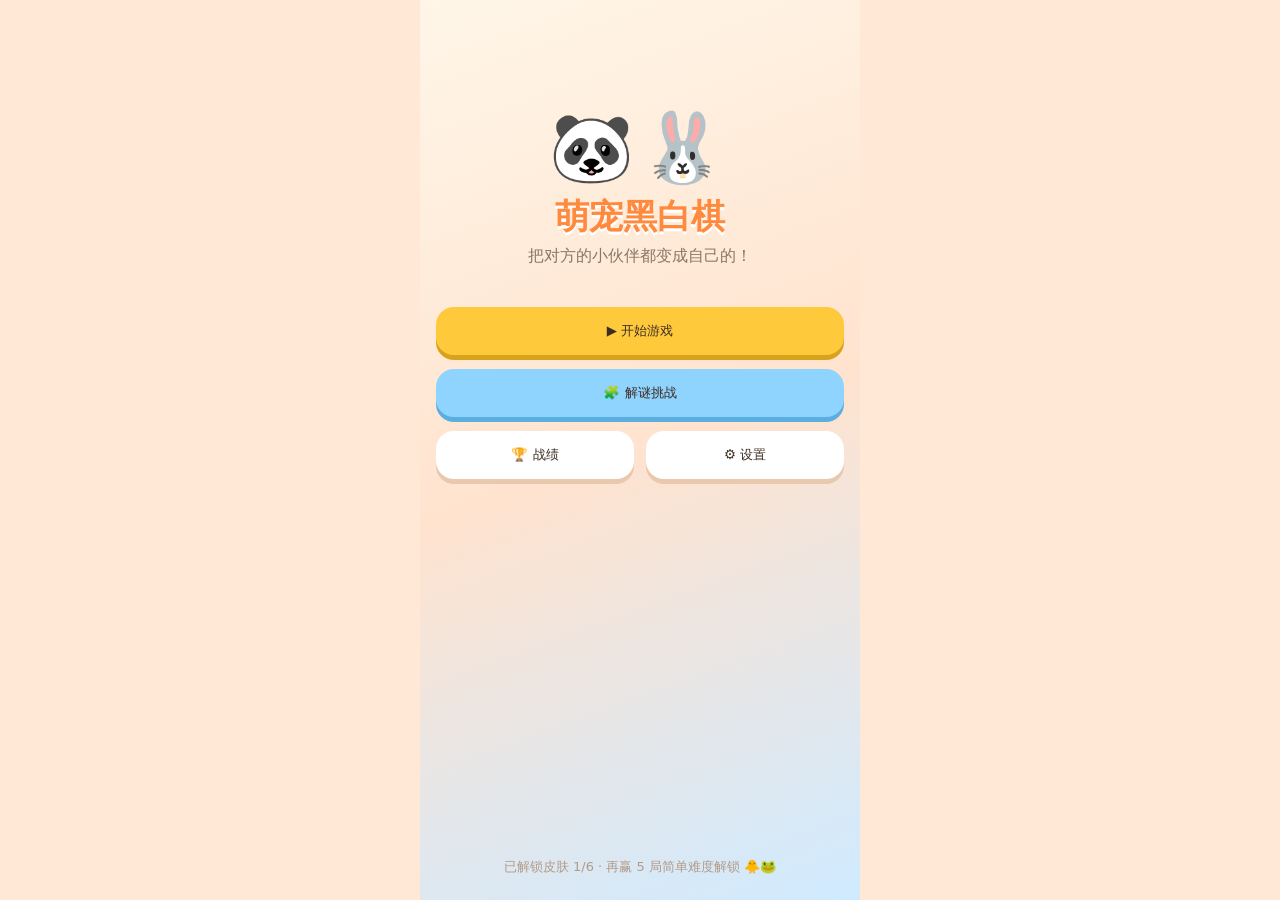
==== index.html @ 478e0c31 "萌宠黑白棋 首次发布" ====
<!doctype html><html lang="zh"><head><meta charset="utf-8"><meta name="viewport" content="width=device-width,initial-scale=1,viewport-fit=cover"><title>萌宠黑白棋</title><style>
*{box-sizing:border-box;margin:0;-webkit-tap-highlight-color:transparent}
body{font-family:"PingFang SC","Noto Sans CJK SC",system-ui,sans-serif;display:flex;justify-content:center;background:#FFE9D6;color:#3D2E22}
.app{width:100%;max-width:440px;min-height:100vh;position:relative;overflow:hidden;background:linear-gradient(160deg,#FFF6E8,#FFE3CF 50%,#CFEAFF)}
.scr{display:none;padding:18px 16px 24px;min-height:100vh;flex-direction:column}.scr.on{display:flex}
.top{display:flex;align-items:center;gap:10px;margin-bottom:14px}.top h2{flex:1;font-size:20px;text-align:center}
.ic{width:42px;height:42px;border-radius:14px;background:#fff;display:grid;place-items:center;font-size:20px;box-shadow:0 4px 0 #E8C9AE;cursor:pointer;border:0}
.btn{display:block;width:100%;padding:15px;border-radius:18px;border:0;font:700 18px inherit;font-family:inherit;background:#fff;box-shadow:0 5px 0 #E8C9AE;cursor:pointer;color:#3D2E22;margin-bottom:14px;transition:opacity .15s}
.btn:active,.ic:active{transform:translateY(3px);box-shadow:0 2px 0 #E8C9AE}
.btn:disabled{opacity:.45;cursor:not-allowed;transform:none;box-shadow:0 5px 0 #E8C9AE}
.btn.p{background:#FFC93C;box-shadow:0 5px 0 #D9A21C}.btn.b{background:#8FD3FF;box-shadow:0 5px 0 #5BAFE0}.btn.g{background:#B6E388;box-shadow:0 5px 0 #84BC55}.btn.d{background:#FF7A7A;color:#fff;box-shadow:0 5px 0 #D94E4E}
.card{background:#fff;border-radius:22px;padding:16px;box-shadow:0 6px 0 #E8C9AE;margin-bottom:14px}
.hero{text-align:center;margin:90px 0 40px}.hero .pets{font-size:68px;letter-spacing:6px;animation:bob 2s ease-in-out infinite}
.hero h1{font-size:34px;color:#FF8A3D;text-shadow:0 3px 0 #fff;margin-top:6px}.hero p{color:#8A7666;margin-top:6px}
@keyframes bob{50%{transform:translateY(-8px)}}
.row{display:flex;gap:12px}.row .btn{flex:1}
.lv{display:flex;align-items:center;gap:12px;cursor:pointer}.lv .e{font-size:38px}.lv b{font-size:18px}.lv small{display:block;color:#8A7666;font-size:13px;margin-top:2px}.lv .st{margin-left:auto;font-size:14px;color:#FFB300}
/* game */
.bar{display:flex;gap:10px;margin-bottom:12px}
.pl{flex:1;background:#fff;border-radius:18px;padding:8px 10px;display:flex;align-items:center;gap:8px;box-shadow:0 4px 0 #E8C9AE;border:3px solid transparent;transition:.2s}
.pl.turn{border-color:#FF8A3D;transform:translateY(-2px)}.pl .a{font-size:30px}.pl b{font-size:22px;color:#FF8A3D}.pl small{display:block;font-size:12px;color:#8A7666}
.msg{text-align:center;font-weight:700;color:#8A7666;min-height:24px;margin-bottom:8px;font-size:14px}
.board{display:grid;grid-template-columns:repeat(8,1fr);grid-template-rows:repeat(8,1fr);gap:3px;padding:8px;background:#7FC27A;border-radius:20px;box-shadow:0 7px 0 #5A9A55;aspect-ratio:1;width:100%}
.c{background:#A6DC8F;border-radius:8px;display:grid;place-items:center;position:relative;cursor:default;perspective:300px}
.c.h{cursor:pointer}.c.h:after{content:"";width:30%;height:30%;border-radius:50%;background:#fff9;box-shadow:0 0 0 3px #fff5}
.pc{width:88%;height:88%;border-radius:50%;display:grid;place-items:center;font-size:clamp(18px,6vw,28px);box-shadow:0 3px 0 #0002}
.pc.A{background:#FFFFFF}.pc.B{background:#FFD3DF}
.pc.flip{animation:fl var(--flip-dur,.45s) ease}.board.slow .pc.flip{animation-duration:.9s}
@keyframes fl{0%{transform:rotateY(0)}50%{transform:rotateY(90deg) scale(1.15)}100%{transform:rotateY(0)}}
.pc.drop{animation:dp .3s ease}@keyframes dp{0%{transform:scale(0)}80%{transform:scale(1.15)}}
.c.last:before{content:"";position:absolute;top:3px;right:3px;width:8px;height:8px;border-radius:50%;background:#FF5A5A;z-index:2}
.tools{display:flex;gap:10px;margin-top:16px}.tools .btn{flex:1;font-size:15px;padding:11px 4px;margin:0}
.toast{position:absolute;left:50%;top:52%;transform:translate(-50%,-50%) scale(.9);background:#3D2E22EB;color:#fff;padding:12px 20px;border-radius:99px;font-weight:700;font-size:15px;box-shadow:0 6px 16px #0003;pointer-events:none;opacity:0;transition:opacity .2s,transform .2s;z-index:8;white-space:nowrap}
.toast.on{opacity:1;transform:translate(-50%,-50%) scale(1)}
.mask{position:absolute;inset:0;background:#3D2E2299;display:none;place-items:center;z-index:10}.mask.on{display:grid}
.pop{background:#fff;border-radius:26px;padding:24px 20px;width:86%;text-align:center;box-shadow:0 8px 0 #E8C9AE;animation:dp .35s}
.pop .big{font-size:58px}.pop h2{color:#FF8A3D;font-size:26px;margin:6px 0}.pop p.sub{color:#8A7666;font-size:14px;margin-bottom:6px}.pop .stars{font-size:34px;letter-spacing:4px;margin:4px 0}
.stats{display:flex;justify-content:space-around;background:#FFF6E8;border-radius:14px;padding:10px;margin:12px 0 16px}.stats b{display:block;font-size:20px;color:#FF8A3D}.stats small{color:#8A7666;font-size:12px}
.unlock{background:#FFF0C2;border-radius:12px;padding:8px;font-size:14px;margin-bottom:14px;font-weight:700;color:#8A5A00}
.empty{text-align:center;color:#8A7666;padding:18px 8px;font-size:15px}
table{width:100%;border-collapse:collapse;font-size:15px}td,th{padding:9px 4px;text-align:center}th{color:#8A7666;font-size:13px;font-weight:600}tr+tr td{border-top:1px dashed #F0DCC8}td:first-child{text-align:left}td:last-child{color:#FFB300}
.skins{display:grid;grid-template-columns:1fr 1fr 1fr;gap:10px}.sk{background:#FFF6E8;border-radius:16px;padding:10px 4px;text-align:center;font-size:28px;border:3px solid transparent;cursor:pointer;user-select:none}.sk.on{border-color:#FF8A3D}.sk.lock{opacity:.45;cursor:not-allowed}.sk small{display:block;font-size:11px;color:#8A7666;margin-top:2px;line-height:1.2}
.pz{display:grid;grid-template-columns:repeat(2,1fr);gap:12px}.pz div{background:#fff;border-radius:18px;padding:14px 8px;text-align:center;box-shadow:0 4px 0 #E8C9AE;cursor:pointer}.pz b{font-size:22px;color:#FF8A3D;display:block}.pz small{color:#8A7666;display:block;margin-top:2px}.pz .ok{background:#E9F8D8}.pz .lk{opacity:.5;cursor:not-allowed}
.set{display:flex;align-items:center;justify-content:space-between;padding:10px 0;font-size:16px;cursor:pointer}.set+.set{border-top:1px dashed #F0DCC8}
.sw{width:52px;height:30px;border-radius:99px;background:#FFC93C;position:relative;cursor:pointer;transition:background .15s}.sw:after{content:"";position:absolute;top:3px;right:3px;width:24px;height:24px;border-radius:50%;background:#fff;transition:left .15s,right .15s}.sw.off{background:#DDD}.sw.off:after{right:auto;left:3px}
h3{font-size:16px;margin-bottom:10px}
</style></head><body><div class="app">
<section class="scr on" id="home">
 <div class="hero"><div class="pets" id="homePets">🐼🐰</div><h1 id="homeTitle">萌宠黑白棋</h1><p id="homeSub">把对方的小伙伴都变成自己的！</p></div>
 <button class="btn p" id="btnStart" data-go="modes">▶ 开始游戏</button>
 <button class="btn b" id="btnPuzzles" data-go="puzzles">🧩 解谜挑战</button>
 <div class="row"><button class="btn" id="btnRecord" data-go="record">🏆 战绩</button><button class="btn" id="btnSettings" data-go="settings">⚙️ 设置</button></div>
 <p id="homeFoot" style="text-align:center;color:#B39B88;font-size:13px;margin-top:auto">已解锁皮肤 1/6 · 简单难度再赢 5 局解锁 🐥🐸</p>
</section>

<section class="scr" id="modes">
 <div class="top"><button class="ic" data-go="home">‹</button><h2 id="modesTitle">选择模式</h2><span style="width:42px"></span></div>
 <h3 id="vsAIHead">🤖 和电脑下</h3>
 <div class="card lv" id="lvEasy" data-start="ai:easy"><span class="e" id="emEasy">🐣</span><div><b id="lbEasy">简单</b><small id="dsEasy">小鸡宝宝，随便下下</small></div><span class="st" id="stEasy">☆☆☆</span></div>
 <div class="card lv" id="lvNormal" data-start="ai:normal"><span class="e" id="emNormal">🦊</span><div><b id="lbNormal">普通</b><small id="dsNormal">小狐狸，会抢角落</small></div><span class="st" id="stNormal">☆☆☆</span></div>
 <div class="card lv" id="lvHard" data-start="ai:hard"><span class="e" id="emHard">🦉</span><div><b id="lbHard">困难</b><small id="dsHard">猫头鹰博士，想 5 步</small></div><span class="st" id="stHard">☆☆☆</span></div>
 <h3 style="margin-top:6px" id="pvpHead">👨‍👧 两人对战</h3>
 <div class="card lv" id="lvPvp" data-start="pvp"><span class="e" id="emPvp">🐼🐰</span><div><b id="lbPvp">同屏双人</b><small id="dsPvp">爸爸和 Daisy 轮流下</small></div></div>
</section>

<section class="scr" id="game">
 <div class="top"><button class="ic" data-go="home">⌂</button><h2 id="gtitle">对战 · 普通 🦊</h2><button class="ic" id="snd">🔊</button></div>
 <div class="bar"><div class="pl turn" id="pA"><span class="a" id="avA">🐼</span><div><small id="nA">我</small><b id="sA">2</b></div></div>
 <div class="pl" id="pB"><span class="a" id="avB">🐰</span><div><small id="nB">小狐狸</small><b id="sB">2</b></div></div></div>
 <div class="msg" id="msg">轮到熊猫啦，点亮点落子</div>
 <div class="board" id="board"></div>
 <div class="tools"><button class="btn" id="undo">↶ 悔棋</button><button class="btn" id="hint">💡 提示 开</button><button class="btn" id="fin">🔄 重开</button></div>
</section>

<section class="scr" id="record">
 <div class="top"><button class="ic" data-go="home">‹</button><h2 id="recTitle">我的战绩</h2><span style="width:42px"></span></div>
 <div class="card"><h3>🤖 人机对战</h3>
  <div id="recEmpty" class="empty" style="display:none">还没下过棋，去玩一局吧</div>
  <table id="recTable"><thead><tr><th>难度</th><th>胜</th><th>负</th><th>平</th><th>最佳</th></tr></thead>
  <tbody id="recBody">
   <tr><td>🐣 简单</td><td id="rEasyW">0</td><td id="rEasyL">0</td><td id="rEasyD">0</td><td id="rEasyB">—</td></tr>
   <tr><td>🦊 普通</td><td id="rNormW">0</td><td id="rNormL">0</td><td id="rNormD">0</td><td id="rNormB">—</td></tr>
   <tr><td>🦉 困难</td><td id="rHardW">0</td><td id="rHardL">0</td><td id="rHardD">0</td><td id="rHardB">—</td></tr>
  </tbody></table>
 </div>
 <div class="card"><h3 id="recPzTitle">🧩 解谜 · 已解 0/10</h3><div style="height:14px;background:#FFF0DD;border-radius:99px;overflow:hidden"><div id="recPzBar" style="width:0%;height:100%;background:#FFC93C;transition:width .3s"></div></div></div>
 <div class="card"><h3>🎨 棋子皮肤</h3><div class="skins" id="recSkins"></div></div>
</section>

<section class="scr" id="puzzles">
 <div class="top"><button class="ic" data-go="home">‹</button><h2 id="pzTitle">解谜挑战</h2><span style="width:42px"></span></div>
 <p style="color:#8A7666;margin-bottom:12px;text-align:center">在规定步数内赢下棋局！</p>
 <div class="pz" id="pzl"></div>
</section>

<section class="scr" id="settings">
 <div class="top"><button class="ic" data-go="home">‹</button><h2 id="setTitle">设置</h2><span style="width:42px"></span></div>
 <div class="card">
  <div class="set" data-set="sound">🔊 音效<span class="sw" id="sw-sound" data-key="sound"></span></div>
  <div class="set" data-set="hints">💡 显示可落子提示<span class="sw" id="sw-hints" data-key="hints"></span></div>
  <div class="set" data-set="last">📍 标记上一步<span class="sw" id="sw-last" data-key="last"></span></div>
  <div class="set" data-set="slow">🐢 慢速翻转动画<span class="sw off" id="sw-slow" data-key="slow"></span></div>
  <div class="set" data-set="meFirst">👶 我先手<span class="sw" id="sw-meFirst" data-key="meFirst"></span></div>
 </div>
 <div class="card"><h3>🎨 当前皮肤</h3><div class="skins" id="setSkins"></div></div>
 <button class="btn" id="btnClear" style="color:#E05A5A">🗑 清空战绩</button>
</section>

<div class="toast" id="passToast">对方没地方下，跳过</div>

<div class="mask" id="end"><div class="pop">
 <div class="big" id="endBig">🐼🎉</div>
 <h2 id="eh">熊猫赢啦！</h2>
 <p class="sub" id="endSub"></p>
 <div class="stars" id="endStars">⭐⭐⭐</div>
 <div class="stats">
  <div><b id="endSA">0</b><small id="endNA">我</small></div>
  <div><b id="endSB">0</b><small id="endNB">对手</small></div>
  <div><b id="endTime">0:00</b><small>用时</small></div>
  <div><b id="endUndo">0</b><small>悔棋</small></div>
 </div>
 <div class="unlock" id="endUnlock" style="display:none">🎁 解锁新皮肤：🐱🐶 小猫小狗！</div>
 <div class="row"><button class="btn" id="endHome" data-go="home">回首页</button><button class="btn p" id="again">再来一局</button></div>
</div></div>

<div class="mask" id="confirmMask"><div class="pop">
 <div class="big">🗑️</div>
 <h2>清空战绩</h2>
 <p class="sub" id="confirmText" style="margin:10px 0 18px">确定要清空所有战绩、解谜进度和已解锁皮肤吗？</p>
 <div class="row"><button class="btn" id="confirmCancel">取消</button><button class="btn d" id="confirmOk">确定清空</button></div>
</div></div>
</div><script>
/* data/copy.js */
/* copy.js — all Chinese UI strings. Global COPY (also module.exports). */
var COPY = {
  title:'萌宠黑白棋', subtitle:'把对方的小伙伴都变成自己的！',
  start:'▶ 开始游戏', puzzles:'🧩 解谜挑战', record:'🏆 战绩', settings:'⚙️ 设置',
  chooseMode:'选择模式', vsAI:'🤖 和电脑下', pvp:'同屏双人', pvpDesc:'爸爸和 Daisy 轮流下',
  ai:{
    easy:{name:'小鸡宝宝',emoji:'🐣',label:'简单',desc:'小鸡宝宝，随便下下'},
    normal:{name:'小狐狸',emoji:'🦊',label:'普通',desc:'小狐狸，会抢角落'},
    hard:{name:'猫头鹰博士',emoji:'🦉',label:'困难',desc:'猫头鹰博士，想 5 步'}
  },
  myTurn:'轮到你啦，点亮点落子', pvpTurnA:'轮到我啦，点亮点落子', pvpTurnB:'轮到 Daisy 啦',
  aiThinking:'电脑在想…🤔', pass:'对方没地方下，跳过一回合 ⏭', undoDone:'悔了一步 ↶',
  win:['你赢啦！太棒了！','大获全胜，小伙伴都是你的！','赢啦赢啦，给你小红花🌸','好厉害，电脑都服气了！'],
  lose:['差一点点，再来一局吧！','没关系，下次一定赢！','电脑这次运气好，再挑战！','输了也不哭，我们再玩！'],
  draw:['平局！你们一样棒！','打成平手啦，握握手🤝','不分胜负，再比一次？','一样多，好神奇！'],
  puzzleWin:'解开谜题啦！⭐⭐⭐', puzzleFail:'步数用完啦，再试一次吧！',
  emptyRecord:'还没下过棋，去玩一局吧', clearConfirm:'确定要清空全部战绩吗？清空后不能恢复哦。',
  unlock:'解锁新皮肤：',
  skins:[{id:'panda',a:'🐼',b:'🐰',name:'默认'},{id:'chick',a:'🐥',b:'🐸',name:'小鸡青蛙'},{id:'cat',a:'🐱',b:'🐶',name:'小猫小狗'},{id:'lion',a:'🦁',b:'🐯',name:'狮子老虎'},{id:'penguin',a:'🐧',b:'🦭',name:'企鹅海豹'},{id:'unicorn',a:'🦄',b:'🐲',name:'独角兽小龙'}]
};
if (typeof module!=='undefined' && module.exports) module.exports=COPY;

/* data/puzzles.js */
/* puzzles.js — 10 endgame puzzles, solver-verified (forced win for 🐼 within maxMoves against any reply). */
var PUZZLES = [
 {
  "id": 1,
  "title": "初出茅庐",
  "board": [
   "OOOOOOOO",
   "XXXXXXXX",
   "XOXXXOXO",
   "XOXOXXOO",
   "XOOXXOXO",
   "XOXXOOOO",
   "XOXOOOOO",
   "XOX.XXX."
  ],
  "toMove": 1,
  "maxMoves": 1,
  "hint": "只差最后一步，找到能翻最多的位置！"
 },
 {
  "id": 2,
  "title": "角落宝藏",
  "board": [
   "XXXOOOOO",
   "X.OOOOOO",
   "XOXXOOXO",
   "XOXOOOXO",
   "XXOXOOXO",
   "XXXXXOXX",
   "XOOOXXXX",
   ".OOOXXXX"
  ],
  "toMove": 1,
  "maxMoves": 1,
  "hint": "看看四个角，哪里最划算？"
 },
 {
  "id": 3,
  "title": "边线连翻",
  "board": [
   "X.OOOXXO",
   ".OOOXOOO",
   "O.OXXXOO",
   "OOOXXXOO",
   "OOOOXXXX",
   "OOOXOOOX",
   "OOOOOOX.",
   "XXXXXXXX"
  ],
  "toMove": 1,
  "maxMoves": 2,
  "hint": "先想好第二步再落子哦"
 },
 {
  "id": 4,
  "title": "一石二鸟",
  "board": [
   "OOOXXXXX",
   "OOOXXXX.",
   "OOXXXXOX",
   "OXOXXOXX",
   "OXXXOXXX",
   "OOOOXOOX",
   "OOO.OXOX",
   "XO.OOOO."
  ],
  "toMove": 1,
  "maxMoves": 2,
  "hint": "一步棋能同时翻两条线"
 },
 {
  "id": 5,
  "title": "小狐狸的陷阱",
  "board": [
   "...XOOOO",
   "OOOOOOOX",
   "XOOOXOXX",
   "XXOXOXXX",
   "XOOOXOXX",
   "XOOXXOXX",
   "XOOOXXXX",
   "X.OOOOOO"
  ],
  "toMove": 1,
  "maxMoves": 2,
  "hint": "别贪心，小狐狸在等你上当"
 },
 {
  "id": 6,
  "title": "让对手停一手",
  "board": [
   "..XXXOOO",
   "OOOXXOOO",
   "OOXXXOOX",
   "XXOXXOX.",
   "XXXOOOXO",
   "XXXXXOXO",
   "XXXXOOOO",
   "XXX.OO.."
  ],
  "toMove": 1,
  "maxMoves": 3,
  "hint": "让对手没地方下，你就能连走"
 },
 {
  "id": 7,
  "title": "满盘皆白",
  "board": [
   "OX.XX.XO",
   ".OOXOXOX",
   "XOXOXOX.",
   "XXOOOOOO",
   "XXXXXXXO",
   "XXOOXOXO",
   "XXOX.XOO",
   "X.XXXXXO"
  ],
  "toMove": 1,
  "maxMoves": 3,
  "hint": "把棋盘尽量变成你的颜色"
 },
 {
  "id": 8,
  "title": "绝地反击",
  "board": [
   "XXXXX.O.",
   "XXXXXO..",
   "XXXOOOOX",
   "XOXOXOOO",
   "XOOXOOOO",
   "XOXOX.OO",
   "XOOXOOOX",
   "XOOXOOO."
  ],
  "toMove": 1,
  "maxMoves": 3,
  "hint": "落后也别怕，最后几步能翻盘"
 },
 {
  "id": 9,
  "title": "猫头鹰考题",
  "board": [
   "XOO.O...",
   "XOOOO..O",
   "OOXOO.OO",
   "OOXXOOOO",
   "OOXXXOXX",
   "OOXXXXXX",
   "OOXXXXXX",
   "OOXXXXXX"
  ],
  "toMove": 1,
  "maxMoves": 4,
  "hint": "猫头鹰会认真应对，多想一步"
 },
 {
  "id": 10,
  "title": "终极挑战",
  "board": [
   "XXXXXXXX",
   "XXXXXXXO",
   "XXXXXXOO",
   "XOXXXOXO",
   "OXOXO.X.",
   "OOXOXXOO",
   "..OXXXX.",
   "...XO..X"
  ],
  "toMove": 1,
  "maxMoves": 5,
  "hint": "每一步都要算清楚，加油！"
 }
];
if (typeof module!=="undefined" && module.exports) module.exports=PUZZLES;

/* src/engine.js */
/* engine.js — STUB (owner: Grok). Pure, no DOM. UMD: window.Engine / module.exports.
 * board: Int8Array(64), index r*8+c; 0 empty, 1 black(🐼, moves first), -1 white(🐰)
 * newBoard() -> start board (d4=-1,e4=1,d5=1,e5=-1 i.e. idx27=-1,28=1,35=1,36=-1)
 * legalMoves(b,p) -> [[r,c],...] sorted by index
 * applyMove(b,p,[r,c]) -> {board:newBoard, flipped:[[r,c],...]} (does not mutate b); throws on illegal
 * isOver(b) -> true when neither side has a move
 * score(b) -> {black:n, white:n}
 * perft(b,p,depth) -> leaf count; a pass (no move but opponent has) counts as one ply node; game over = leaf
 * aiMove(b,p,level,rng?) -> [r,c] or null if no legal move. level 'easy'|'normal'|'hard'. rng defaults Math.random
 * fromStrings(rows) -> board from 8 strings ('X'=1,'O'=-1,'.'=0); toStrings(b)
 */
(function(root){
  // Neighbor in each of 8 directions, or -1 if off-board / would wrap.
  const NEXT = new Int16Array(64 * 8);
  const DELTAS = [[-1,-1],[-1,0],[-1,1],[0,-1],[0,1],[1,-1],[1,0],[1,1]];
  for (let i = 0; i < 64; i++) {
    const r = i >> 3, c = i & 7;
    for (let d = 0; d < 8; d++) {
      const rr = r + DELTAS[d][0], cc = c + DELTAS[d][1];
      NEXT[i * 8 + d] = (rr >= 0 && rr < 8 && cc >= 0 && cc < 8) ? (rr * 8 + cc) : -1;
    }
  }

  // Corners high, X squares very bad, C squares bad. Symmetric.
  const W = new Int16Array([
    120, -25,  20,   5,   5,  20, -25, 120,
    -25, -50,  -2,  -2,  -2,  -2, -50, -25,
     20,  -2,   8,   2,   2,   8,  -2,  20,
      5,  -2,   2,   1,   1,   2,  -2,   5,
      5,  -2,   2,   1,   1,   2,  -2,   5,
     20,  -2,   8,   2,   2,   8,  -2,  20,
    -25, -50,  -2,  -2,  -2,  -2, -50, -25,
    120, -25,  20,   5,   5,  20, -25, 120
  ]);
  const CORNER = new Uint8Array(64);
  CORNER[0] = CORNER[7] = CORNER[56] = CORNER[63] = 1;
  // X square -> its corner
  const XCORNER = new Int8Array(64).fill(-1);
  XCORNER[9] = 0; XCORNER[14] = 7; XCORNER[49] = 56; XCORNER[54] = 63;
  // C squares -> corner
  const CCORNER = new Int8Array(64).fill(-1);
  CCORNER[1] = 0; CCORNER[8] = 0;
  CCORNER[6] = 7; CCORNER[15] = 7;
  CCORNER[48] = 56; CCORNER[57] = 56;
  CCORNER[55] = 63; CCORNER[62] = 63;

  const EDGES = [
    [0,1,2,3,4,5,6,7],
    [56,57,58,59,60,61,62,63],
    [0,8,16,24,32,40,48,56],
    [7,15,23,31,39,47,55,63]
  ];

  // Search scratch (no per-node allocation).
  const PLY = 48;
  const SQS = new Array(PLY);
  const NFS = new Array(PLY);
  for (let i = 0; i < PLY; i++) {
    SQS[i] = new Int16Array(32);
    NFS[i] = new Int16Array(32);
  }
  const STACK = new Int16Array(64 * 24);
  const STAB = new Int8Array(64);
  const HIST = new Int32Array(64);
  const KILL = new Int16Array(PLY).fill(-1);
  const KEYS = new Array(PLY);
  for (let i = 0; i < PLY; i++) KEYS[i] = new Int32Array(32);
  let sp = 0;
  let nodes = 0;
  let abort = false;
  let deadline = Infinity;
  let useRich = false;

  function now() {
    return (typeof performance !== 'undefined' && performance.now) ? performance.now() : Date.now();
  }

  function flipCount(b, p, sq) {
    if (b[sq] !== 0) return 0;
    const opp = -p;
    let count = 0;
    const base = sq << 3;
    for (let d = 0; d < 8; d++) {
      let t = NEXT[base + d];
      let n = 0;
      while (t >= 0 && b[t] === opp) { n++; t = NEXT[(t << 3) + d]; }
      if (n && t >= 0 && b[t] === p) count += n;
    }
    return count;
  }

  function genMoves(b, p, ply) {
    const sqs = SQS[ply];
    const nfs = NFS[ply];
    let n = 0;
    for (let i = 0; i < 64; i++) {
      const c = flipCount(b, p, i);
      if (c) { sqs[n] = i; nfs[n] = c; n++; }
    }
    return n;
  }

  function hasMove(b, p) {
    for (let i = 0; i < 64; i++) if (flipCount(b, p, i)) return true;
    return false;
  }

  function make(b, p, sq) {
    const opp = -p;
    const saved = sp;
    const base = sq << 3;
    for (let d = 0; d < 8; d++) {
      let t = NEXT[base + d];
      let n = 0;
      let cursor = t;
      while (cursor >= 0 && b[cursor] === opp) { n++; cursor = NEXT[(cursor << 3) + d]; }
      if (n && cursor >= 0 && b[cursor] === p) {
        cursor = t;
        for (let k = 0; k < n; k++) {
          b[cursor] = p;
          STACK[sp++] = cursor;
          cursor = NEXT[(cursor << 3) + d];
        }
      }
    }
    b[sq] = p;
    return saved;
  }

  function unmake(b, opp, sq, saved) {
    b[sq] = 0;
    while (sp > saved) b[STACK[--sp]] = opp;
  }

  function discDiff(b, p) {
    let d = 0;
    for (let i = 0; i < 64; i++) {
      if (b[i] === p) d++;
      else if (b[i] === -p) d--;
    }
    return d;
  }

  function emptyCount(b) {
    let n = 0;
    for (let i = 0; i < 64; i++) if (b[i] === 0) n++;
    return n;
  }

  function markEdge(b, idxs) {
    const a = idxs[0], z = idxs[7];
    if (b[a] && STAB[a]) {
      const col = b[a];
      for (let k = 1; k < 8; k++) {
        if (b[idxs[k]] !== col) break;
        STAB[idxs[k]] = 1;
      }
    }
    if (b[z] && STAB[z]) {
      const col = b[z];
      for (let k = 6; k >= 0; k--) {
        if (b[idxs[k]] !== col) break;
        STAB[idxs[k]] = 1;
      }
    }
  }

  function stableDiff(b, p) {
    STAB.fill(0);
    if (b[0]) STAB[0] = 1;
    if (b[7]) STAB[7] = 1;
    if (b[56]) STAB[56] = 1;
    if (b[63]) STAB[63] = 1;
    for (let e = 0; e < 4; e++) markEdge(b, EDGES[e]);
    let d = 0;
    for (let i = 0; i < 64; i++) {
      if (!STAB[i]) continue;
      if (b[i] === p) d++;
      else if (b[i] === -p) d--;
    }
    return d;
  }

  function frontierDiff(b, p) {
    let my = 0, opp = 0;
    for (let i = 0; i < 64; i++) {
      const v = b[i];
      if (!v) continue;
      const base = i << 3;
      let open = false;
      for (let d = 0; d < 8; d++) {
        const t = NEXT[base + d];
        if (t >= 0 && b[t] === 0) { open = true; break; }
      }
      if (!open) continue;
      if (v === p) my++; else opp++;
    }
    return opp - my;
  }

  function evaluate(b, p) {
    let pos = 0;
    for (let i = 0; i < 64; i++) {
      const v = b[i];
      if (!v) continue;
      let w = W[i];
      if (useRich) {
        const xc = XCORNER[i];
        if (xc >= 0 && b[xc] === 0) w -= 30;
        const cc = CCORNER[i];
        if (cc >= 0 && b[cc] === 0) w -= 12;
        else if (cc >= 0 && b[cc] === v) w += 10;
      }
      pos += v === p ? w : -w;
    }
    const nm = genMoves(b, p, PLY - 1);
    const no = genMoves(b, -p, PLY - 2);
    let ev = pos + (nm - no) * (useRich ? 18 : 10);
    if (useRich) {
      ev += stableDiff(b, p) * 28;
      ev += frontierDiff(b, p) * 6;
      // corner ownership already in W; extra swing so grabbing a corner beats a flip-fest
      ev += ((b[0] === p) - (b[0] === -p) + (b[7] === p) - (b[7] === -p) +
             (b[56] === p) - (b[56] === -p) + (b[63] === p) - (b[63] === -p)) * 40;
    }
    return ev;
  }

  function terminalScore(b, p) {
    const d = discDiff(b, p);
    if (d > 0) return 40000 + d;
    if (d < 0) return -40000 + d;
    return 0;
  }

  function orderMoves(ply, n, pv) {
    const sqs = SQS[ply], nfs = NFS[ply], key = KEYS[ply];
    for (let i = 0; i < n; i++) {
      const s = sqs[i];
      key[i] = (s === pv ? 1000000 : 0) + HIST[s] + nfs[i] * 8 + (CORNER[s] ? 8000 : 0) + W[s];
    }
    for (let i = 1; i < n; i++) {
      const s = sqs[i], f = nfs[i], k = key[i];
      let j = i - 1;
      while (j >= 0 && key[j] < k) {
        sqs[j + 1] = sqs[j];
        nfs[j + 1] = nfs[j];
        key[j + 1] = key[j];
        j--;
      }
      sqs[j + 1] = s;
      nfs[j + 1] = f;
      key[j + 1] = k;
    }
  }

  function timedOut() {
    nodes++;
    if ((nodes & 63) === 0 && now() > deadline) { abort = true; return true; }
    return abort;
  }

  function negamax(b, p, depth, alpha, beta, ply, exact) {
    if (timedOut()) return 0;
    const n = genMoves(b, p, ply);
    if (n === 0) {
      const n2 = genMoves(b, -p, ply + 1);
      if (n2 === 0) return terminalScore(b, p);
      // Pass is one ply. Depth still falls so a capped search cannot loop.
      const val = -negamax(b, -p, depth - 1, -beta, -alpha, ply + 1, exact);
      return abort ? 0 : val;
    }
    // Exact endgame uses a depth that reaches the terminal node, so this is only the horizon.
    if (depth <= 0) return evaluate(b, p);
    orderMoves(ply, n, KILL[ply]);
    const sqs = SQS[ply];
    let best = -999999;
    for (let i = 0; i < n; i++) {
      if (timedOut()) return 0;
      const sq = sqs[i];
      const saved = make(b, p, sq);
      const val = -negamax(b, -p, depth - 1, -beta, -alpha, ply + 1, exact);
      unmake(b, -p, sq, saved);
      if (abort) return 0;
      if (val > best) best = val;
      if (val > alpha) alpha = val;
      if (alpha >= beta) {
        HIST[sq] += depth * depth;
        KILL[ply] = sq;
        break;
      }
    }
    return best;
  }

  function searchBest(b, p, maxDepth, exact) {
    const n = genMoves(b, p, 0);
    if (n === 0) return -1;
    const sqs = SQS[0];
    let bestSq = sqs[0];
    let pv = -1;
    HIST.fill(0);
    for (let d = 1; d <= maxDepth; d++) {
      orderMoves(0, n, pv);
      let alpha = -999999;
      let beta = 999999;
      let best = -999999;
      let local = sqs[0];
      let done = true;
      for (let i = 0; i < n; i++) {
        if (now() > deadline) { done = false; abort = true; break; }
        const sq = sqs[i];
        const saved = make(b, p, sq);
        const val = -negamax(b, -p, d - 1, -beta, -alpha, 1, exact);
        unmake(b, -p, sq, saved);
        if (abort) { done = false; break; }
        if (val > best) { best = val; local = sq; }
        if (val > alpha) alpha = val;
      }
      if (!done) break;
      bestSq = local;
      pv = local;
      // Exact solve is the last iteration; stop early on a forced win/loss only when depth covers the game.
      if (exact && (best > 30000 || best < -30000) && d > emptyCount(b)) break;
    }
    abort = false;
    return bestSq;
  }

  const P_SQ = new Array(24);
  for (let i = 0; i < 24; i++) P_SQ[i] = new Int16Array(32);

  function pGen(b, p, ply) {
    const sqs = P_SQ[ply];
    let n = 0;
    for (let i = 0; i < 64; i++) if (flipCount(b, p, i)) sqs[n++] = i;
    return n;
  }

  function perftFast(b, p, depth, ply) {
    if (depth <= 0) return 1;
    const n = pGen(b, p, ply);
    if (n === 0) {
      if (pGen(b, -p, ply + 1) === 0) return 1;
      return perftFast(b, -p, depth - 1, ply + 1);
    }
    if (depth === 1) return n;
    const sqs = P_SQ[ply];
    let total = 0;
    for (let i = 0; i < n; i++) {
      const sq = sqs[i];
      const saved = make(b, p, sq);
      total += perftFast(b, -p, depth - 1, ply + 1);
      unmake(b, -p, sq, saved);
    }
    return total;
  }

  function idxToRC(sq) { return [sq >> 3, sq & 7]; }

  function parseMove(m) {
    if (!m || m.length < 2) throw new Error('illegal move');
    const r = m[0] | 0, c = m[1] | 0;
    if (r !== m[0] || c !== m[1] || r < 0 || r > 7 || c < 0 || c > 7) throw new Error('illegal move');
    return r * 8 + c;
  }

  const E = {
    newBoard() {
      const b = new Int8Array(64);
      b[27] = -1; b[28] = 1; b[35] = 1; b[36] = -1;
      return b;
    },

    legalMoves(b, p) {
      const out = [];
      for (let i = 0; i < 64; i++) if (flipCount(b, p, i)) out.push([i >> 3, i & 7]);
      return out;
    },

    applyMove(b, p, m) {
      const sq = parseMove(m);
      if (!flipCount(b, p, sq)) throw new Error('illegal move');
      const nb = b.slice();
      const saved = sp;
      make(nb, p, sq);
      const flipped = [];
      for (let k = saved; k < sp; k++) {
        const s = STACK[k];
        flipped.push([s >> 3, s & 7]);
      }
      sp = saved;
      return { board: nb, flipped: flipped };
    },

    isOver(b) {
      return !hasMove(b, 1) && !hasMove(b, -1);
    },

    score(b) {
      let black = 0, white = 0;
      for (let i = 0; i < 64; i++) {
        if (b[i] === 1) black++;
        else if (b[i] === -1) white++;
      }
      return { black: black, white: white };
    },

    perft(b, p, depth) {
      const nb = b.slice();
      sp = 0;
      return perftFast(nb, p, depth | 0, 0);
    },

    aiMove(b, p, level, rng) {
      const nb = b.slice();
      sp = 0;
      abort = false;
      nodes = 0;
      const n = pGen(nb, p, 0);
      if (n === 0) return null;
      const rand = rng || Math.random;

      if (level === 'easy') {
        // Mostly uniform random; sometimes the maximum-flip move.
        if (rand() < 0.22) {
          let bestC = -1;
          const cands = [];
          for (let i = 0; i < n; i++) {
            const sq = P_SQ[0][i];
            const c = flipCount(nb, p, sq);
            if (c > bestC) { bestC = c; cands.length = 0; cands.push(sq); }
            else if (c === bestC) cands.push(sq);
          }
          const sq = cands[(rand() * cands.length) | 0];
          return idxToRC(sq);
        }
        const sq = P_SQ[0][(rand() * n) | 0];
        return idxToRC(sq);
      }

      const empties = emptyCount(nb);
      if (level === 'normal') {
        useRich = false;
        deadline = Infinity;
        HIST.fill(0);
        // 1 ply in the opening, 2 ply once the board starts to fill.
        const depth = empties > 40 ? 1 : 2;
        const sq = searchBest(nb, p, depth, false);
        return sq < 0 ? null : idxToRC(sq);
      }

      // hard
      useRich = true;
      const t0 = now();
      deadline = t0 + 800;
      // <=10 empties: depth covers every move plus a pass between them, so the leaf is the final score.
      const exact = empties <= 10;
      const maxD = exact ? (empties * 2 + 4) : (empties <= 14 ? 5 : 4);
      const sq = searchBest(nb, p, maxD, exact);
      return sq < 0 ? null : idxToRC(sq);
    },

    fromStrings(rows) {
      const b = new Int8Array(64);
      rows.join('').split('').forEach((ch, i) => b[i] = ch === 'X' ? 1 : ch === 'O' ? -1 : 0);
      return b;
    },

    toStrings(b) {
      const r = [];
      for (let i = 0; i < 8; i++) {
        let s = '';
        for (let j = 0; j < 8; j++) {
          const v = b[i * 8 + j];
          s += v === 1 ? 'X' : v === -1 ? 'O' : '.';
        }
        r.push(s);
      }
      return r;
    }
  };

  if (typeof module !== 'undefined' && module.exports) module.exports = E; else root.Engine = E;
})(this);

/* src/ui.js */
/* ui.js — Screens, board render, animation, WebAudio sounds, storage ('reversi.v1').
 * Globals consumed: Engine, PUZZLES, COPY. Exposes window.App = {state, go, startGame}.
 */
(function (root) {
  'use strict';

  var STORAGE_KEY = 'reversi.v1';

  var DEFAULT_COPY = {
    title: '萌宠黑白棋',
    subtitle: '把对方的小伙伴都变成自己的！',
    start: '▶ 开始游戏',
    puzzles: '🧩 解谜挑战',
    record: '🏆 战绩',
    settings: '⚙️ 设置',
    chooseMode: '选择模式',
    vsAI: '🤖 和电脑下',
    pvp: '同屏双人',
    pvpDesc: '爸爸和 Daisy 轮流下',
    ai: {
      easy: { name: '小鸡宝宝', emoji: '🐣', label: '简单', desc: '小鸡宝宝，随便下下' },
      normal: { name: '小狐狸', emoji: '🦊', label: '普通', desc: '小狐狸，会抢角落' },
      hard: { name: '猫头鹰博士', emoji: '🦉', label: '困难', desc: '猫头鹰博士，想 5 步' }
    },
    myTurn: '轮到你啦，点亮点落子',
    pvpTurnA: '轮到我啦，点亮点落子',
    pvpTurnB: '轮到 Daisy 啦，点亮点落子',
    aiThinking: '电脑在想…🤔',
    pass: '对方没地方下，跳过',
    undoDone: '悔了一步 ↶',
    win: ['太棒啦！大获全胜！', '好厉害，小伙伴都过来啦！', '完美收官，赢下比赛！'],
    lose: ['差一点点，再来一局吧！', '没关系，下次一定赢！', '对手好厉害，再试一次！'],
    draw: ['势均力敌，平局握手！', '刚好一样多，太巧啦！'],
    puzzleWin: '解谜成功！太聪明啦！',
    puzzleFail: '步数用完啦，再试一次吧！',
    emptyRecord: '还没下过棋，去玩一局吧',
    clearConfirm: '确定要清空所有战绩和解谜进度吗？',
    unlock: '解锁新皮肤：',
    skins: [
      { id: 'panda', a: '🐼', b: '🐰', name: '默认' },
      { id: 'chick', a: '🐥', b: '🐸', name: '小鸡青蛙' },
      { id: 'cat', a: '🐱', b: '🐶', name: '小猫小狗' },
      { id: 'lion', a: '🦁', b: '🐯', name: '狮子老虎' },
      { id: 'penguin', a: '🐧', b: '🦭', name: '企鹅海豹' },
      { id: 'unicorn', a: '🦄', b: '🐲', name: '独角兽小龙' }
    ]
  };

  var DEFAULT_PUZZLES = [
    { id: 1, title: '初出茅庐', board: ['........','........','...O....','..OOX...','...XX...','........','........','........'], toMove: 1, maxMoves: 1, hint: '一步吃掉所有白子' },
    { id: 2, title: '角落宝藏', board: ['.OOOOOOX','........','........','........','........','........','........','........'], toMove: 1, maxMoves: 1, hint: '抢下左上角' },
    { id: 3, title: '边线连翻', board: ['XOOOOOO.','........','........','........','........','........','........','........'], toMove: 1, maxMoves: 2, hint: '封锁边线' },
    { id: 4, title: '一石二鸟', board: ['..O.....','..O.....','..X.....','........','........','........','........','........'], toMove: 1, maxMoves: 2, hint: '双向夹击' },
    { id: 5, title: '小狐狸的陷阱', board: ['........','..OOO...','..OXO...','..OOO...','........','........','........','........'], toMove: 1, maxMoves: 2, hint: '中心开花' },
    { id: 6, title: '让对手停一手', board: ['........','........','..OOO...','..OXO...','........','........','........','........'], toMove: 1, maxMoves: 3, hint: '限制对手行动力' },
    { id: 7, title: '满盘皆白', board: ['........','........','...O....','..OOO...','...X....','........','........','........'], toMove: 1, maxMoves: 3, hint: '绝处逢生' },
    { id: 8, title: '绝地反击', board: ['........','...O....','..OOO...','..OXO...','...O....','........','........','........'], toMove: 1, maxMoves: 3, hint: '寻找突破口' },
    { id: 9, title: '猫头鹰考题', board: ['........','..OOOO..','..OXXO..','..OOOO..','........','........','........','........'], toMove: 1, maxMoves: 4, hint: '步步为营' },
    { id: 10, title: '终极挑战', board: ['........','..OOOO..','..OXXO..','..OXXO..','..OOOO..','........','........','........'], toMove: 1, maxMoves: 5, hint: '算清最后几步' }
  ];

  function getCopy() {
    var c = (typeof COPY !== 'undefined' && COPY) ? COPY : {};
    var ai = c.ai || {};
    return {
      title: c.title || DEFAULT_COPY.title,
      subtitle: c.subtitle || DEFAULT_COPY.subtitle,
      start: c.start || DEFAULT_COPY.start,
      puzzles: c.puzzles || DEFAULT_COPY.puzzles,
      record: c.record || DEFAULT_COPY.record,
      settings: c.settings || DEFAULT_COPY.settings,
      chooseMode: c.chooseMode || DEFAULT_COPY.chooseMode,
      vsAI: c.vsAI || DEFAULT_COPY.vsAI,
      pvp: c.pvp || DEFAULT_COPY.pvp,
      pvpDesc: c.pvpDesc || DEFAULT_COPY.pvpDesc,
      ai: {
        easy: Object.assign({}, DEFAULT_COPY.ai.easy, ai.easy || {}),
        normal: Object.assign({}, DEFAULT_COPY.ai.normal, ai.normal || {}),
        hard: Object.assign({}, DEFAULT_COPY.ai.hard, ai.hard || {})
      },
      myTurn: c.myTurn || DEFAULT_COPY.myTurn,
      pvpTurnA: c.pvpTurnA || DEFAULT_COPY.pvpTurnA,
      pvpTurnB: c.pvpTurnB || DEFAULT_COPY.pvpTurnB,
      aiThinking: c.aiThinking || DEFAULT_COPY.aiThinking,
      pass: c.pass || DEFAULT_COPY.pass,
      undoDone: c.undoDone || DEFAULT_COPY.undoDone,
      win: (Array.isArray(c.win) && c.win.length) ? c.win : DEFAULT_COPY.win,
      lose: (Array.isArray(c.lose) && c.lose.length) ? c.lose : DEFAULT_COPY.lose,
      draw: (Array.isArray(c.draw) && c.draw.length) ? c.draw : DEFAULT_COPY.draw,
      puzzleWin: c.puzzleWin || DEFAULT_COPY.puzzleWin,
      puzzleFail: c.puzzleFail || DEFAULT_COPY.puzzleFail,
      emptyRecord: c.emptyRecord || DEFAULT_COPY.emptyRecord,
      clearConfirm: c.clearConfirm || DEFAULT_COPY.clearConfirm,
      unlock: c.unlock || DEFAULT_COPY.unlock,
      skins: (Array.isArray(c.skins) && c.skins.length === 6) ? c.skins : DEFAULT_COPY.skins
    };
  }

  function getPuzzles() {
    if (typeof PUZZLES !== 'undefined' && Array.isArray(PUZZLES) && PUZZLES.length > 0) {
      return PUZZLES;
    }
    return DEFAULT_PUZZLES;
  }

  function defaultStore() {
    return {
      stats: {
        easy: { w: 0, l: 0, d: 0, best: 0 },
        normal: { w: 0, l: 0, d: 0, best: 0 },
        hard: { w: 0, l: 0, d: 0, best: 0 },
        pvp: { games: 0 }
      },
      puzzles: {
        solved: []
      },
      skin: 'panda',
      settings: {
        sound: true,
        hints: true,
        last: true,
        slow: false,
        meFirst: true
      }
    };
  }

  function validateLv(obj) {
    if (!obj || typeof obj !== 'object') return { w: 0, l: 0, d: 0, best: 0 };
    return {
      w: typeof obj.w === 'number' && obj.w >= 0 ? Math.floor(obj.w) : 0,
      l: typeof obj.l === 'number' && obj.l >= 0 ? Math.floor(obj.l) : 0,
      d: typeof obj.d === 'number' && obj.d >= 0 ? Math.floor(obj.d) : 0,
      best: typeof obj.best === 'number' && obj.best >= 0 && obj.best <= 3 ? Math.floor(obj.best) : 0
    };
  }

  function loadStore() {
    var def = defaultStore();
    try {
      var raw = localStorage.getItem(STORAGE_KEY);
      if (!raw) return def;
      var data = JSON.parse(raw);
      if (!data || typeof data !== 'object' || !data.stats || typeof data.stats !== 'object' || !data.puzzles || !data.settings) {
        localStorage.setItem(STORAGE_KEY, JSON.stringify(def));
        return def;
      }
      var st = {
        stats: {
          easy: validateLv(data.stats.easy),
          normal: validateLv(data.stats.normal),
          hard: validateLv(data.stats.hard),
          pvp: {
            games: (data.stats.pvp && typeof data.stats.pvp.games === 'number' && data.stats.pvp.games >= 0) ? Math.floor(data.stats.pvp.games) : 0
          }
        },
        puzzles: {
          solved: Array.isArray(data.puzzles.solved) ? data.puzzles.solved.filter(function (x) { return typeof x === 'number'; }) : []
        },
        skin: typeof data.skin === 'string' ? data.skin : 'panda',
        settings: {
          sound: typeof data.settings.sound === 'boolean' ? data.settings.sound : true,
          hints: typeof data.settings.hints === 'boolean' ? data.settings.hints : true,
          last: typeof data.settings.last === 'boolean' ? data.settings.last : true,
          slow: typeof data.settings.slow === 'boolean' ? data.settings.slow : false,
          meFirst: typeof data.settings.meFirst === 'boolean' ? data.settings.meFirst : true
        }
      };
      var validSkins = getCopy().skins.map(function (s) { return s.id; });
      if (validSkins.indexOf(st.skin) === -1) st.skin = 'panda';
      return st;
    } catch (e) {
      try { localStorage.setItem(STORAGE_KEY, JSON.stringify(def)); } catch ( ignore ) {}
      return def;
    }
  }

  function saveStore() {
    try {
      localStorage.setItem(STORAGE_KEY, JSON.stringify(state.store));
    } catch (e) {}
  }

  // Skin unlock rules per spec:
  // 0: panda (🐼🐰) default
  // 1: chick (🐥🐸) 简单 5 胜
  // 2: cat (🐱🐶) 普通 5 胜
  // 3: lion (🦁🐯) 困难 1 胜
  // 4: penguin (🐧🦭) 10 关解谜
  // 5: unicorn (🦄🐲) 三难度都赢过
  function isSkinUnlocked(skinId, store) {
    var s = store || state.store;
    var st = s.stats;
    var pz = s.puzzles.solved || [];
    switch (skinId) {
      case 'panda': return true;
      case 'chick': return st.easy.w >= 5;
      case 'cat': return st.normal.w >= 5;
      case 'lion': return st.hard.w >= 1;
      case 'penguin': return pz.length >= 10;
      case 'unicorn': return st.easy.w >= 1 && st.normal.w >= 1 && st.hard.w >= 1;
      default: return true;
    }
  }

  function skinReqText(skinId, unlocked) {
    var suffix = unlocked ? ' ✓' : '';
    var prefix = unlocked ? '' : '🔒';
    switch (skinId) {
      case 'panda': return '默认';
      case 'chick': return prefix + '简单赢 5 局' + suffix;
      case 'cat': return prefix + '普通赢 5 局' + suffix;
      case 'lion': return prefix + '困难赢 1 局' + suffix;
      case 'penguin': return prefix + '解谜 10 关' + suffix;
      case 'unicorn': return prefix + '三难度全胜' + suffix;
      default: return '';
    }
  }

  function getUnlockedSkinIds(store) {
    var skins = getCopy().skins;
    return skins.filter(function (sk) { return isSkinUnlocked(sk.id, store); }).map(function (sk) { return sk.id; });
  }

  function getActiveSkin() {
    var skins = getCopy().skins;
    var chosen = state.store.skin;
    if (!isSkinUnlocked(chosen, state.store)) {
      chosen = 'panda';
      state.store.skin = 'panda';
    }
    for (var i = 0; i < skins.length; i++) {
      if (skins[i].id === chosen) return skins[i];
    }
    return skins[0];
  }

  function getNextSkinGoal(store) {
    var s = store || state.store;
    var st = s.stats;
    var pz = s.puzzles.solved || [];
    var skins = getCopy().skins;
    if (!isSkinUnlocked('chick', s)) {
      var rem1 = Math.max(1, 5 - st.easy.w);
      return '再赢 ' + rem1 + ' 局简单难度解锁 ' + skins[1].a + skins[1].b;
    }
    if (!isSkinUnlocked('cat', s)) {
      var rem2 = Math.max(1, 5 - st.normal.w);
      return '再赢 ' + rem2 + ' 局普通难度解锁 ' + skins[2].a + skins[2].b;
    }
    if (!isSkinUnlocked('lion', s)) {
      return '赢 1 局困难难度解锁 ' + skins[3].a + skins[3].b;
    }
    if (!isSkinUnlocked('penguin', s)) {
      var remP = Math.max(1, 10 - pz.length);
      return '再解 ' + remP + ' 关谜题解锁 ' + skins[4].a + skins[4].b;
    }
    if (!isSkinUnlocked('unicorn', s)) {
      return '三个难度都赢过解锁 ' + skins[5].a + skins[5].b;
    }
    return '全部皮肤已集齐 🎉';
  }

  // WebAudio synthesizer (no external files)
  var audioCtx = null;
  function playSound(type, count) {
    if (!state.store.settings.sound) return;
    try {
      var Ctx = root.AudioContext || root.webkitAudioContext;
      if (!Ctx) return;
      if (!audioCtx) audioCtx = new Ctx();
      if (audioCtx.state === 'suspended') audioCtx.resume();
      var now = audioCtx.currentTime;

      if (type === 'drop') {
        var o = audioCtx.createOscillator();
        var g = audioCtx.createGain();
        o.type = 'sine';
        var base = 480 + Math.min(count || 1, 8) * 45;
        o.frequency.setValueAtTime(base, now);
        o.frequency.exponentialRampToValueAtTime(base * 1.25, now + 0.12);
        g.gain.setValueAtTime(0.16, now);
        g.gain.exponentialRampToValueAtTime(0.001, now + 0.16);
        o.connect(g);
        g.connect(audioCtx.destination);
        o.start(now);
        o.stop(now + 0.17);
      } else if (type === 'pass') {
        var o2 = audioCtx.createOscillator();
        var g2 = audioCtx.createGain();
        o2.type = 'triangle';
        o2.frequency.setValueAtTime(340, now);
        o2.frequency.setValueAtTime(260, now + 0.1);
        g2.gain.setValueAtTime(0.14, now);
        g2.gain.exponentialRampToValueAtTime(0.001, now + 0.24);
        o2.connect(g2);
        g2.connect(audioCtx.destination);
        o2.start(now);
        o2.stop(now + 0.25);
      } else if (type === 'undo') {
        var o3 = audioCtx.createOscillator();
        var g3 = audioCtx.createGain();
        o3.type = 'sine';
        o3.frequency.setValueAtTime(420, now);
        o3.frequency.exponentialRampToValueAtTime(300, now + 0.14);
        g3.gain.setValueAtTime(0.12, now);
        g3.gain.exponentialRampToValueAtTime(0.001, now + 0.15);
        o3.connect(g3);
        g3.connect(audioCtx.destination);
        o3.start(now);
        o3.stop(now + 0.16);
      } else if (type === 'win') {
        var notes = [523.25, 659.25, 783.99, 1046.5];
        notes.forEach(function (freq, idx) {
          var osc = audioCtx.createOscillator();
          var gn = audioCtx.createGain();
          osc.type = 'triangle';
          osc.frequency.setValueAtTime(freq, now + idx * 0.09);
          gn.gain.setValueAtTime(0.15, now + idx * 0.09);
          gn.gain.exponentialRampToValueAtTime(0.001, now + idx * 0.09 + 0.25);
          osc.connect(gn);
          gn.connect(audioCtx.destination);
          osc.start(now + idx * 0.09);
          osc.stop(now + idx * 0.09 + 0.26);
        });
      } else if (type === 'lose') {
        var lnotes = [392.0, 349.23, 311.13];
        lnotes.forEach(function (freq, idx) {
          var osc = audioCtx.createOscillator();
          var gn = audioCtx.createGain();
          osc.type = 'sine';
          osc.frequency.setValueAtTime(freq, now + idx * 0.12);
          gn.gain.setValueAtTime(0.14, now + idx * 0.12);
          gn.gain.exponentialRampToValueAtTime(0.001, now + idx * 0.12 + 0.26);
          osc.connect(gn);
          gn.connect(audioCtx.destination);
          osc.start(now + idx * 0.12);
          osc.stop(now + idx * 0.12 + 0.27);
        });
      }
    } catch (e) {}
  }

  // Fallback-safe board helpers in case Engine is a stub during M2 isolated check
  function safeScore(b) {
    if (typeof Engine !== 'undefined' && Engine.score) {
      var s = Engine.score(b);
      if (s && (s.black > 0 || s.white > 0)) return s;
    }
    var blk = 0, wht = 0;
    if (b && b.length === 64) {
      for (var i = 0; i < 64; i++) {
        if (b[i] === 1) blk++;
        else if (b[i] === -1) wht++;
      }
    }
    return { black: blk, white: wht };
  }

  // Application state
  var state = {
    screen: 'home',
    mode: 'ai',          // 'ai' | 'pvp' | 'puzzle'
    level: 'normal',     // 'easy' | 'normal' | 'hard'
    puzzleIndex: 0,
    puzzle: null,
    movesUsed: 0,
    board: null,         // Int8Array(64)
    turn: 1,             // 1 (black/🐼) or -1 (white/🐰)
    playerSide: 1,       // 1 when meFirst is true (or puzzle/pvp)
    aiSide: -1,
    locked: false,       // true while AI is thinking or game over
    gameOver: false,
    lastMove: null,      // [r, c] or null
    history: [],         // [{board, turn, lastMove, movesUsed}]
    undoCount: 0,
    startTime: 0,
    aiTimer: null,
    toastTimer: null,
    store: loadStore()
  };

  function $(sel) {
    return document.querySelector(sel);
  }

  function clearTimers() {
    if (state.aiTimer) {
      clearTimeout(state.aiTimer);
      state.aiTimer = null;
    }
  }

  function showToast(msg, duration) {
    var el = $('#passToast');
    if (!el) return;
    el.textContent = msg;
    el.classList.add('on');
    if (state.toastTimer) clearTimeout(state.toastTimer);
    state.toastTimer = setTimeout(function () {
      el.classList.remove('on');
    }, duration || 1400);
  }

  function formatStars(n, max) {
    var m = max || 3;
    var out = '';
    for (var i = 0; i < m; i++) {
      out += i < n ? '★' : '☆';
    }
    return out;
  }

  function formatRecordBest(n) {
    if (!n || n <= 0) return '—';
    var s = '';
    for (var i = 0; i < n; i++) s += '★';
    return s;
  }

  function formatDuration(ms) {
    var totalSec = Math.max(1, Math.floor(ms / 1000));
    var mins = Math.floor(totalSec / 60);
    var secs = totalSec % 60;
    return mins + ':' + (secs < 10 ? '0' + secs : secs);
  }

  function applyStaticCopy() {
    var c = getCopy();
    var sk = getActiveSkin();
    var homePets = $('#homePets');
    if (homePets) homePets.textContent = sk.a + sk.b;
    var homeTitle = $('#homeTitle');
    if (homeTitle) homeTitle.textContent = c.title;
    var homeSub = $('#homeSub');
    if (homeSub) homeSub.textContent = c.subtitle;
    var btnStart = $('#btnStart');
    if (btnStart) btnStart.textContent = c.start.indexOf('▶') !== -1 ? c.start : '▶ ' + c.start;
    var btnPuzzles = $('#btnPuzzles');
    if (btnPuzzles) btnPuzzles.textContent = c.puzzles.indexOf('🧩') !== -1 ? c.puzzles : '🧩 ' + c.puzzles;
    var btnRecord = $('#btnRecord');
    if (btnRecord) btnRecord.textContent = c.record.indexOf('🏆') !== -1 ? c.record : '🏆 ' + c.record;
    var btnSettings = $('#btnSettings');
    if (btnSettings) btnSettings.textContent = c.settings.indexOf('⚙️') !== -1 ? c.settings : '⚙️ ' + c.settings;

    var modesTitle = $('#modesTitle');
    if (modesTitle) modesTitle.textContent = c.chooseMode;
    var vsAIHead = $('#vsAIHead');
    if (vsAIHead) vsAIHead.textContent = c.vsAI.indexOf('🤖') !== -1 ? c.vsAI : '🤖 ' + c.vsAI;

    if ($('#emEasy')) $('#emEasy').textContent = c.ai.easy.emoji;
    if ($('#lbEasy')) $('#lbEasy').textContent = c.ai.easy.label;
    if ($('#dsEasy')) $('#dsEasy').textContent = c.ai.easy.desc || c.ai.easy.name;

    if ($('#emNormal')) $('#emNormal').textContent = c.ai.normal.emoji;
    if ($('#lbNormal')) $('#lbNormal').textContent = c.ai.normal.label;
    if ($('#dsNormal')) $('#dsNormal').textContent = c.ai.normal.desc || c.ai.normal.name;

    if ($('#emHard')) $('#emHard').textContent = c.ai.hard.emoji;
    if ($('#lbHard')) $('#lbHard').textContent = c.ai.hard.label;
    if ($('#dsHard')) $('#dsHard').textContent = c.ai.hard.desc || c.ai.hard.name;

    if ($('#emPvp')) $('#emPvp').textContent = sk.a + sk.b;
    if ($('#lbPvp')) $('#lbPvp').textContent = c.pvp;
    if ($('#dsPvp')) $('#dsPvp').textContent = c.pvpDesc;

    if ($('#recEmpty')) $('#recEmpty').textContent = c.emptyRecord;
    if ($('#confirmText')) $('#confirmText').textContent = c.clearConfirm;
  }

  function renderHome() {
    applyStaticCopy();
    var unlockedCount = getUnlockedSkinIds(state.store).length;
    var foot = $('#homeFoot');
    if (foot) {
      foot.textContent = '已解锁皮肤 ' + unlockedCount + '/6 · ' + getNextSkinGoal(state.store);
    }
  }

  function renderModes() {
    applyStaticCopy();
    var st = state.store.stats;
    if ($('#stEasy')) $('#stEasy').textContent = formatStars(st.easy.best, 3);
    if ($('#stNormal')) $('#stNormal').textContent = formatStars(st.normal.best, 3);
    if ($('#stHard')) $('#stHard').textContent = formatStars(st.hard.best, 3);
  }

  function renderSkinWall(containerId, showCriteria) {
    var box = $('#' + containerId);
    if (!box) return;
    var skins = getCopy().skins;
    var currentSkin = state.store.skin;
    box.innerHTML = '';
    skins.forEach(function (sk) {
      var unlocked = isSkinUnlocked(sk.id, state.store);
      var div = document.createElement('div');
      div.className = 'sk' + (currentSkin === sk.id ? ' on' : '') + (!unlocked ? ' lock' : '');
      div.dataset.skin = sk.id;
      var subText = showCriteria ? skinReqText(sk.id, unlocked) : (unlocked ? sk.name : skinReqText(sk.id, false));
      div.innerHTML = sk.a + sk.b + '<small>' + subText + '</small>';
      div.addEventListener('click', function () {
        if (!isSkinUnlocked(sk.id, state.store)) return;
        state.store.skin = sk.id;
        saveStore();
        renderHome();
        renderRecord();
        renderSettings();
        if (state.board) renderBoard([], null);
      });
      box.appendChild(div);
    });
  }

  function renderRecord() {
    var st = state.store.stats;
    var totalGames = (st.easy.w + st.easy.l + st.easy.d) +
                     (st.normal.w + st.normal.l + st.normal.d) +
                     (st.hard.w + st.hard.l + st.hard.d) +
                     (st.pvp ? st.pvp.games : 0);

    var emptyEl = $('#recEmpty');
    var tableEl = $('#recTable');
    if (totalGames === 0) {
      if (emptyEl) {
        emptyEl.textContent = getCopy().emptyRecord;
        emptyEl.style.display = 'block';
      }
      if (tableEl) tableEl.style.display = 'none';
    } else {
      if (emptyEl) emptyEl.style.display = 'none';
      if (tableEl) tableEl.style.display = 'table';
    }

    if ($('#rEasyW')) $('#rEasyW').textContent = st.easy.w;
    if ($('#rEasyL')) $('#rEasyL').textContent = st.easy.l;
    if ($('#rEasyD')) $('#rEasyD').textContent = st.easy.d;
    if ($('#rEasyB')) $('#rEasyB').textContent = formatRecordBest(st.easy.best);

    if ($('#rNormW')) $('#rNormW').textContent = st.normal.w;
    if ($('#rNormL')) $('#rNormL').textContent = st.normal.l;
    if ($('#rNormD')) $('#rNormD').textContent = st.normal.d;
    if ($('#rNormB')) $('#rNormB').textContent = formatRecordBest(st.normal.best);

    if ($('#rHardW')) $('#rHardW').textContent = st.hard.w;
    if ($('#rHardL')) $('#rHardL').textContent = st.hard.l;
    if ($('#rHardD')) $('#rHardD').textContent = st.hard.d;
    if ($('#rHardB')) $('#rHardB').textContent = formatRecordBest(st.hard.best);

    var solvedCount = (state.store.puzzles.solved || []).length;
    if ($('#recPzTitle')) $('#recPzTitle').textContent = '🧩 解谜 · 已解 ' + solvedCount + '/10';
    if ($('#recPzBar')) $('#recPzBar').style.width = Math.min(100, solvedCount * 10) + '%';

    renderSkinWall('recSkins', true);
  }

  function isPuzzleUnlocked(index) {
    if (index === 0) return true;
    var pzs = getPuzzles();
    var solved = state.store.puzzles.solved || [];
    var prevId = pzs[index - 1] ? pzs[index - 1].id : index;
    return solved.indexOf(prevId) !== -1;
  }

  function renderPuzzles() {
    var box = $('#pzl');
    if (!box) return;
    var pzs = getPuzzles();
    var solved = state.store.puzzles.solved || [];
    box.innerHTML = '';
    pzs.forEach(function (p, idx) {
      var isSolved = solved.indexOf(p.id) !== -1;
      var unlocked = isSolved || isPuzzleUnlocked(idx);
      var card = document.createElement('div');
      card.className = isSolved ? 'ok' : (!unlocked ? 'lk' : '');
      card.dataset.puzzleIndex = idx;
      var badge = isSolved ? '✅' : (!unlocked ? '🔒' : '#' + (idx + 1));
      card.innerHTML = '<b>' + badge + '</b>' + p.title + '<small>' + p.maxMoves + ' 步内获胜</small>';
      card.addEventListener('click', function () {
        if (!unlocked) return;
        startGame('puzzle', idx);
      });
      box.appendChild(card);
    });
  }

  function renderSettings() {
    var cfg = state.store.settings;
    var keys = ['sound', 'hints', 'last', 'slow', 'meFirst'];
    keys.forEach(function (k) {
      var sw = $('#sw-' + k);
      if (sw) {
        sw.classList.toggle('off', !cfg[k]);
      }
    });
    renderSkinWall('setSkins', false);
  }

  function syncGameControls() {
    var cfg = state.store.settings;
    var sndBtn = $('#snd');
    if (sndBtn) sndBtn.textContent = cfg.sound ? '🔊' : '🔇';
    var hintBtn = $('#hint');
    if (hintBtn) hintBtn.textContent = '💡 提示 ' + (cfg.hints ? '开' : '关');
    var undoBtn = $('#undo');
    if (undoBtn) {
      var canUndo = state.history.length > 0 && !state.locked && !state.gameOver;
      undoBtn.disabled = !canUndo;
    }
    var bd = $('#board');
    if (bd) {
      bd.classList.toggle('slow', !!cfg.slow);
    }
  }

  function updateStatusMessage(customText) {
    var msgEl = $('#msg');
    if (!msgEl) return;
    if (customText) {
      msgEl.textContent = customText;
      return;
    }
    var c = getCopy();
    var sk = getActiveSkin();
    if (state.mode === 'pvp') {
      msgEl.textContent = state.turn === 1 ? c.pvpTurnA : c.pvpTurnB;
    } else if (state.mode === 'puzzle') {
      if (state.turn === 1) {
        var rem = Math.max(0, state.puzzle.maxMoves - state.movesUsed);
        msgEl.textContent = '还剩 ' + rem + ' 步 · ' + (state.puzzle.hint || c.myTurn);
      } else {
        msgEl.textContent = c.aiThinking;
      }
    } else {
      if (state.turn === state.playerSide) {
        var myIcon = state.playerSide === 1 ? sk.a : sk.b;
        msgEl.textContent = '轮到 ' + myIcon + ' 啦，点亮点落子';
      } else {
        msgEl.textContent = c.aiThinking;
      }
    }
  }

  function renderBoard(flippedList, dropCoord) {
    var bd = $('#board');
    if (!bd || !state.board) return;
    var sk = getActiveSkin();
    var cfg = state.store.settings;
    bd.classList.toggle('slow', !!cfg.slow);

    // Update player bar avatars & scores
    if ($('#avA')) $('#avA').textContent = sk.a;
    if ($('#avB')) $('#avB').textContent = sk.b;

    var sc = safeScore(state.board);
    if ($('#sA')) $('#sA').textContent = sc.black;
    if ($('#sB')) $('#sB').textContent = sc.white;

    if ($('#pA')) $('#pA').classList.toggle('turn', state.turn === 1);
    if ($('#pB')) $('#pB').classList.toggle('turn', state.turn === -1);

    // Legal moves for current turn
    var isHumanTurn = !state.locked && !state.gameOver && (
      state.mode === 'pvp' ||
      (state.mode === 'ai' && state.turn === state.playerSide) ||
      (state.mode === 'puzzle' && state.turn === 1)
    );

    var legals = [];
    if (isHumanTurn && typeof Engine !== 'undefined' && Engine.legalMoves) {
      legals = Engine.legalMoves(state.board, state.turn) || [];
    }
    var legalSet = {};
    for (var i = 0; i < legals.length; i++) {
      legalSet[legals[i][0] + ',' + legals[i][1]] = true;
    }

    var flipSet = {};
    if (Array.isArray(flippedList)) {
      for (var f = 0; f < flippedList.length; f++) {
        flipSet[flippedList[f][0] + ',' + flippedList[f][1]] = true;
      }
    }

    bd.innerHTML = '';
    for (var r = 0; r < 8; r++) {
      for (var c = 0; c < 8; c++) {
        var cell = document.createElement('div');
        cell.className = 'c';
        var rcKey = r + ',' + c;
        cell.dataset.rc = rcKey;

        var val = state.board[r * 8 + c];
        if (val === 1 || val === -1) {
          var pc = document.createElement('div');
          pc.className = 'pc ' + (val === 1 ? 'A' : 'B');
          pc.textContent = val === 1 ? sk.a : sk.b;
          if (flipSet[rcKey]) pc.classList.add('flip');
          if (dropCoord && dropCoord[0] === r && dropCoord[1] === c) pc.classList.add('drop');
          cell.appendChild(pc);
        } else if (isHumanTurn && legalSet[rcKey]) {
          if (cfg.hints) cell.classList.add('h');
          (function (row, col) {
            cell.addEventListener('click', function () {
              handleHumanMove(row, col);
            });
          })(r, c);
        }

        if (cfg.last && state.lastMove && state.lastMove[0] === r && state.lastMove[1] === c) {
          cell.classList.add('last');
        }

        bd.appendChild(cell);
      }
    }

    syncGameControls();
  }

  function pickRandom(arr) {
    if (!arr || !arr.length) return '';
    return arr[Math.floor(Math.random() * arr.length)];
  }

  function computeStars(myScore, oppScore) {
    if (myScore > oppScore) {
      var diff = myScore - oppScore;
      if (diff >= 20) return 3;
      if (diff >= 8) return 2;
      return 1;
    } else if (myScore === oppScore) {
      return 1;
    }
    return 0;
  }

  function finishGame(reason) {
    clearTimers();
    state.gameOver = true;
    state.locked = true;
    syncGameControls();

    var sc = safeScore(state.board);
    var sk = getActiveSkin();
    var c = getCopy();
    var elapsed = Date.now() - state.startTime;

    var beforeUnlocked = getUnlockedSkinIds(state.store);
    var stars = 0;
    var titleText = '';
    var subText = '';
    var bigIcon = sk.a + '🎉';
    var againBtn = $('#again');

    if (state.mode === 'puzzle') {
      var pWon = (reason === 'puzzleWin') || (sc.black > sc.white && state.movesUsed <= state.puzzle.maxMoves && Engine.isOver(state.board));
      if (pWon) {
        stars = 3;
        titleText = '挑战成功！';
        subText = c.puzzleWin;
        bigIcon = sk.a + '🏆';
        var solvedArr = state.store.puzzles.solved;
        if (solvedArr.indexOf(state.puzzle.id) === -1) {
          solvedArr.push(state.puzzle.id);
        }
        playSound('win');
        var pzs = getPuzzles();
        if (againBtn) {
          if (state.puzzleIndex + 1 < pzs.length) {
            againBtn.textContent = '下一关';
            againBtn.dataset.action = 'nextPuzzle';
          } else {
            againBtn.textContent = '再玩一次';
            againBtn.dataset.action = 'retry';
          }
        }
      } else {
        stars = 0;
        titleText = '挑战失败';
        subText = c.puzzleFail;
        bigIcon = sk.b + '💦';
        playSound('lose');
        if (againBtn) {
          againBtn.textContent = '重试本关';
          againBtn.dataset.action = 'retry';
        }
      }
    } else if (state.mode === 'pvp') {
      state.store.stats.pvp.games += 1;
      if (sc.black > sc.white) {
        stars = computeStars(sc.black, sc.white);
        titleText = '我 赢啦！';
        subText = pickRandom(c.win);
        bigIcon = sk.a + '🎉';
        playSound('win');
      } else if (sc.white > sc.black) {
        stars = computeStars(sc.white, sc.black);
        titleText = 'Daisy 赢啦！';
        subText = pickRandom(c.win);
        bigIcon = sk.b + '🎉';
        playSound('win');
      } else {
        stars = 1;
        titleText = '平局握手！';
        subText = pickRandom(c.draw);
        bigIcon = sk.a + '🤝' + sk.b;
        playSound('win');
      }
      if (againBtn) {
        againBtn.textContent = '再来一局';
        againBtn.dataset.action = 'retry';
      }
    } else {
      // vs AI
      var myScore = state.playerSide === 1 ? sc.black : sc.white;
      var aiScore = state.playerSide === 1 ? sc.white : sc.black;
      var myEmoji = state.playerSide === 1 ? sk.a : sk.b;
      var aiEmoji = state.playerSide === 1 ? sk.b : sk.a;
      stars = computeStars(myScore, aiScore);
      var lvStat = state.store.stats[state.level];
      if (myScore > aiScore) {
        lvStat.w += 1;
        if (stars > lvStat.best) lvStat.best = stars;
        titleText = myEmoji + ' 赢啦！';
        subText = pickRandom(c.win);
        bigIcon = myEmoji + '🎉';
        playSound('win');
      } else if (myScore < aiScore) {
        lvStat.l += 1;
        titleText = aiEmoji + ' 赢啦！';
        subText = pickRandom(c.lose);
        bigIcon = myEmoji + '💪';
        playSound('lose');
      } else {
        lvStat.d += 1;
        if (stars > lvStat.best) lvStat.best = stars;
        titleText = '平局啦！';
        subText = pickRandom(c.draw);
        bigIcon = sk.a + '🤝' + sk.b;
        playSound('win');
      }
      if (againBtn) {
        againBtn.textContent = '再来一局';
        againBtn.dataset.action = 'retry';
      }
    }

    saveStore();

    var afterUnlocked = getUnlockedSkinIds(state.store);
    var newSkinIds = afterUnlocked.filter(function (id) {
      return beforeUnlocked.indexOf(id) === -1;
    });

    if ($('#endBig')) $('#endBig').textContent = bigIcon;
    if ($('#eh')) $('#eh').textContent = titleText;
    if ($('#endSub')) $('#endSub').textContent = subText;
    if ($('#endStars')) $('#endStars').textContent = (stars > 0 ? '⭐'.repeat(stars) : '☆☆☆');

    if ($('#endSA')) $('#endSA').textContent = sc.black;
    if ($('#endSB')) $('#endSB').textContent = sc.white;
    if ($('#endNA')) $('#endNA').textContent = $('#nA') ? $('#nA').textContent : '我';
    if ($('#endNB')) $('#endNB').textContent = $('#nB') ? $('#nB').textContent : '对手';
    if ($('#endTime')) $('#endTime').textContent = formatDuration(elapsed);
    if ($('#endUndo')) $('#endUndo').textContent = state.undoCount;

    var unlockEl = $('#endUnlock');
    if (unlockEl) {
      if (newSkinIds.length > 0) {
        var newSk = getCopy().skins.find(function (s) { return s.id === newSkinIds[0]; });
        if (newSk) {
          unlockEl.textContent = '🎁 ' + c.unlock + newSk.a + newSk.b + ' ' + newSk.name + '！';
          unlockEl.style.display = 'block';
        } else {
          unlockEl.style.display = 'none';
        }
      } else {
        unlockEl.style.display = 'none';
      }
    }

    var endMask = $('#end');
    if (endMask) endMask.classList.add('on');
    state.screen = 'end';
  }

  function advanceTurnAfterMove(flipped, dropCoord) {
    // Check if game is over via Engine.isOver
    if (typeof Engine !== 'undefined' && Engine.isOver && Engine.isOver(state.board)) {
      renderBoard(flipped, dropCoord);
      if (state.mode === 'puzzle') {
        var sc = safeScore(state.board);
        var won = sc.black > sc.white && state.movesUsed <= state.puzzle.maxMoves;
        finishGame(won ? 'puzzleWin' : 'puzzleFail');
      } else {
        finishGame('over');
      }
      return;
    }

    // In puzzle mode, if player just moved and reached maxMoves without winning the game yet,
    // wait to see if opponent has no moves or after opponent replies
    var nextSide = -state.turn;
    var nextLegals = (typeof Engine !== 'undefined' && Engine.legalMoves) ? Engine.legalMoves(state.board, nextSide) : [];

    if (nextLegals && nextLegals.length > 0) {
      state.turn = nextSide;
    } else {
      // Next side has no moves -> check if current side still has moves
      var curLegals = (typeof Engine !== 'undefined' && Engine.legalMoves) ? Engine.legalMoves(state.board, state.turn) : [];
      if (!curLegals || curLegals.length === 0) {
        renderBoard(flipped, dropCoord);
        finishGame('over');
        return;
      }
      // Pass! Keep state.turn as current side
      var passMsg = getCopy().pass;
      playSound('pass');
      showToast(passMsg, 1400);
      updateStatusMessage(passMsg);
    }

    // Check puzzle step limit when it becomes player's turn again
    if (state.mode === 'puzzle' && state.turn === 1 && state.movesUsed >= state.puzzle.maxMoves) {
      renderBoard(flipped, dropCoord);
      var scNow = safeScore(state.board);
      var isWinNow = Engine.isOver(state.board) && scNow.black > scNow.white;
      finishGame(isWinNow ? 'puzzleWin' : 'puzzleFail');
      return;
    }

    // Determine if AI needs to move now
    var isAITurn = (state.mode === 'ai' && state.turn === state.aiSide) ||
                   (state.mode === 'puzzle' && state.turn === -1);

    if (isAITurn) {
      state.locked = true;
      updateStatusMessage();
      renderBoard(flipped, dropCoord);
      scheduleAIMove();
    } else {
      state.locked = false;
      updateStatusMessage();
      renderBoard(flipped, dropCoord);
    }
  }

  function scheduleAIMove() {
    clearTimers();
    var delay = 300 + Math.floor(Math.random() * 301); // 300-600ms think delay
    state.aiTimer = setTimeout(function () {
      state.aiTimer = null;
      if (state.gameOver || state.screen !== 'game') return;
      var aiSide = state.turn;
      var aiLevel = state.mode === 'puzzle' ? 'hard' : state.level;
      var move = null;
      if (typeof Engine !== 'undefined' && Engine.aiMove) {
        move = Engine.aiMove(state.board, aiSide, aiLevel);
      }
      if (!move) {
        // Fallback if Engine.aiMove returned null despite legal moves or if no legal moves
        var legals = (typeof Engine !== 'undefined' && Engine.legalMoves) ? Engine.legalMoves(state.board, aiSide) : [];
        if (legals && legals.length > 0) {
          move = legals[0];
        } else {
          // AI must pass
          if (typeof Engine !== 'undefined' && Engine.isOver && Engine.isOver(state.board)) {
            finishGame('over');
            return;
          }
          state.turn = -aiSide;
          state.locked = false;
          showToast(getCopy().pass, 1400);
          updateStatusMessage(getCopy().pass);
          renderBoard([], null);
          return;
        }
      }

      try {
        var res = Engine.applyMove(state.board, aiSide, move);
        state.board = res.board;
        state.lastMove = [move[0], move[1]];
        playSound('drop', res.flipped ? res.flipped.length : 1);
        advanceTurnAfterMove(res.flipped || [], state.lastMove);
      } catch (e) {
        state.locked = false;
        renderBoard([], null);
      }
    }, delay);
  }

  function handleHumanMove(r, c) {
    if (state.locked || state.gameOver) return;
    var expectedHuman = state.mode === 'pvp' ||
                        (state.mode === 'ai' && state.turn === state.playerSide) ||
                        (state.mode === 'puzzle' && state.turn === 1);
    if (!expectedHuman) return;

    var legals = (typeof Engine !== 'undefined' && Engine.legalMoves) ? Engine.legalMoves(state.board, state.turn) : [];
    var isLegal = false;
    for (var i = 0; i < legals.length; i++) {
      if (legals[i][0] === r && legals[i][1] === c) {
        isLegal = true;
        break;
      }
    }
    if (!isLegal) return;

    // Save snapshot for undo BEFORE applying human move
    // Thus in vs AI / puzzle mode, popping 1 snapshot restores straight back to my previous turn!
    state.history.push({
      board: state.board.slice(),
      turn: state.turn,
      lastMove: state.lastMove ? [state.lastMove[0], state.lastMove[1]] : null,
      movesUsed: state.movesUsed
    });

    var res = Engine.applyMove(state.board, state.turn, [r, c]);
    state.board = res.board;
    state.lastMove = [r, c];
    if (state.mode === 'puzzle' && state.turn === 1) {
      state.movesUsed += 1;
    }
    playSound('drop', res.flipped ? res.flipped.length : 1);
    advanceTurnAfterMove(res.flipped || [], [r, c]);
  }

  function handleUndo() {
    if (state.locked || state.gameOver || state.history.length === 0) return;
    var snap = state.history.pop();
    state.board = snap.board;
    state.turn = snap.turn;
    state.lastMove = snap.lastMove;
    state.movesUsed = snap.movesUsed;
    state.undoCount += 1;
    playSound('undo');
    updateStatusMessage(getCopy().undoDone);
    renderBoard([], null);
  }

  function normalizeLevel(lv) {
    if (!lv) return 'normal';
    var map = {
      '简单': 'easy',
      '普通': 'normal',
      '困难': 'hard',
      'easy': 'easy',
      'normal': 'normal',
      'hard': 'hard'
    };
    return map[lv] || 'normal';
  }

  function startGame(mode, arg) {
    clearTimers();
    var c = getCopy();
    state.history = [];
    state.undoCount = 0;
    state.lastMove = null;
    state.gameOver = false;
    state.locked = false;
    state.movesUsed = 0;
    state.startTime = Date.now();

    if (mode && mode.indexOf('ai:') === 0) {
      arg = mode.split(':')[1];
      mode = 'ai';
    } else if (mode && mode.indexOf('pz:') === 0) {
      arg = parseInt(mode.split(':')[1], 10);
      mode = 'puzzle';
    }

    if (mode === 'puzzle') {
      state.mode = 'puzzle';
      var pzs = getPuzzles();
      var idx = typeof arg === 'number' && !isNaN(arg) ? arg : 0;
      if (idx < 0 || idx >= pzs.length) idx = 0;
      state.puzzleIndex = idx;
      state.puzzle = pzs[idx];
      state.board = (typeof Engine !== 'undefined' && Engine.fromStrings)
        ? Engine.fromStrings(state.puzzle.board)
        : Engine.newBoard();
      state.turn = state.puzzle.toMove || 1;
      state.playerSide = 1;
      state.aiSide = -1;

      if ($('#gtitle')) $('#gtitle').textContent = '解谜 #' + (idx + 1) + ' · ' + state.puzzle.maxMoves + ' 步内获胜';
      if ($('#nA')) $('#nA').textContent = '我';
      if ($('#nB')) $('#nB').textContent = state.puzzle.title || '谜题';
    } else if (mode === 'pvp') {
      state.mode = 'pvp';
      state.board = Engine.newBoard();
      state.turn = 1;
      state.playerSide = 1;
      state.aiSide = -1;

      if ($('#gtitle')) $('#gtitle').textContent = c.pvp;
      if ($('#nA')) $('#nA').textContent = '我';
      if ($('#nB')) $('#nB').textContent = 'Daisy';
    } else {
      state.mode = 'ai';
      state.level = normalizeLevel(arg);
      state.board = Engine.newBoard();
      state.turn = 1; // Black (1) always moves first in Reversi
      var meFirst = state.store.settings.meFirst !== false;
      state.playerSide = meFirst ? 1 : -1;
      state.aiSide = meFirst ? -1 : 1;

      var aiInfo = c.ai[state.level] || c.ai.normal;
      if ($('#gtitle')) $('#gtitle').textContent = '对战 · ' + aiInfo.label + ' ' + aiInfo.emoji;
      if (meFirst) {
        if ($('#nA')) $('#nA').textContent = '我';
        if ($('#nB')) $('#nB').textContent = aiInfo.name;
      } else {
        if ($('#nA')) $('#nA').textContent = aiInfo.name;
        if ($('#nB')) $('#nB').textContent = '我';
      }
    }

    go('game');

    // If vs AI and 先手 setting is off (meFirst === false), AI is Black (1) and moves first
    if (state.mode === 'ai' && state.turn === state.aiSide) {
      state.locked = true;
      updateStatusMessage();
      renderBoard([], null);
      scheduleAIMove();
    } else {
      state.locked = false;
      updateStatusMessage();
      renderBoard([], null);
    }
  }

  function go(screen) {
    var target = screen || 'home';
    var endMask = $('#end');
    var confirmMask = $('#confirmMask');
    if (confirmMask) confirmMask.classList.remove('on');

    if (target === 'end') {
      document.querySelectorAll('.scr').forEach(function (s) {
        s.classList.toggle('on', s.id === 'game');
      });
      if (endMask) endMask.classList.add('on');
      state.screen = 'end';
      return;
    }

    if (endMask) endMask.classList.remove('on');
    if (target !== 'game') {
      clearTimers();
    }

    var screens = ['home', 'modes', 'game', 'record', 'puzzles', 'settings'];
    if (screens.indexOf(target) === -1) target = 'home';

    document.querySelectorAll('.scr').forEach(function (s) {
      s.classList.toggle('on', s.id === target);
    });
    state.screen = target;

    if (target === 'home') renderHome();
    else if (target === 'modes') renderModes();
    else if (target === 'record') renderRecord();
    else if (target === 'puzzles') renderPuzzles();
    else if (target === 'settings') renderSettings();
    else if (target === 'game') {
      if (!state.board) {
        startGame('ai', 'normal');
        return;
      }
      updateStatusMessage();
      renderBoard([], null);
    }

    if (typeof root.scrollTo === 'function') {
      try { root.scrollTo(0, 0); } catch (e) {}
    }
  }

  function toggleSetting(key) {
    if (!key || !(key in state.store.settings)) return;
    state.store.settings[key] = !state.store.settings[key];
    saveStore();
    renderSettings();
    syncGameControls();
    if (state.board) renderBoard([], null);
  }

  function bindEvents() {
    document.addEventListener('click', function (e) {
      var goBtn = e.target.closest('[data-go]');
      if (goBtn) {
        var dest = goBtn.dataset.go;
        go(dest);
        return;
      }

      var startCard = e.target.closest('[data-start]');
      if (startCard) {
        var spec = startCard.dataset.start;
        startGame(spec);
        return;
      }

      var setRow = e.target.closest('[data-set]');
      if (setRow) {
        toggleSetting(setRow.dataset.set);
        return;
      }
    });

    var undoBtn = $('#undo');
    if (undoBtn) {
      undoBtn.addEventListener('click', function () {
        handleUndo();
      });
    }

    var hintBtn = $('#hint');
    if (hintBtn) {
      hintBtn.addEventListener('click', function () {
        toggleSetting('hints');
      });
    }

    var sndBtn = $('#snd');
    if (sndBtn) {
      sndBtn.addEventListener('click', function () {
        toggleSetting('sound');
      });
    }

    var finBtn = $('#fin');
    if (finBtn) {
      finBtn.addEventListener('click', function () {
        if (state.mode === 'puzzle') {
          startGame('puzzle', state.puzzleIndex);
        } else if (state.mode === 'pvp') {
          startGame('pvp');
        } else {
          startGame('ai', state.level);
        }
      });
    }

    var againBtn = $('#again');
    if (againBtn) {
      againBtn.addEventListener('click', function () {
        var act = againBtn.dataset.action;
        if (state.mode === 'puzzle') {
          if (act === 'nextPuzzle') {
            startGame('puzzle', state.puzzleIndex + 1);
          } else {
            startGame('puzzle', state.puzzleIndex);
          }
        } else if (state.mode === 'pvp') {
          startGame('pvp');
        } else {
          startGame('ai', state.level);
        }
      });
    }

    var btnClear = $('#btnClear');
    if (btnClear) {
      btnClear.addEventListener('click', function () {
        var mask = $('#confirmMask');
        if (mask) mask.classList.add('on');
      });
    }

    var confirmCancel = $('#confirmCancel');
    if (confirmCancel) {
      confirmCancel.addEventListener('click', function () {
        var mask = $('#confirmMask');
        if (mask) mask.classList.remove('on');
      });
    }

    var confirmOk = $('#confirmOk');
    if (confirmOk) {
      confirmOk.addEventListener('click', function () {
        var keepSettings = Object.assign({}, state.store.settings);
        state.store = defaultStore();
        state.store.settings = keepSettings;
        saveStore();
        var mask = $('#confirmMask');
        if (mask) mask.classList.remove('on');
        renderHome();
        renderModes();
        renderRecord();
        renderPuzzles();
        renderSettings();
      });
    }

    root.addEventListener('hashchange', function () {
      var h = (location.hash || '').slice(1);
      if (h) go(h);
    });
  }

  function init() {
    state.store = loadStore();
    saveStore();
    state.board = (typeof Engine !== 'undefined' && Engine.newBoard) ? Engine.newBoard() : new Int8Array(64);
    bindEvents();
    renderHome();
    renderModes();
    renderRecord();
    renderPuzzles();
    renderSettings();
    renderBoard([], null);

    var initialHash = (location.hash || '').slice(1);
    if (initialHash) {
      go(initialHash);
    }
  }

  root.App = {
    state: state,
    go: go,
    startGame: startGame
  };

  if (typeof document !== 'undefined') {
    if (document.readyState === 'loading') {
      document.addEventListener('DOMContentLoaded', init);
    } else {
      init();
    }
  }
})(typeof window !== 'undefined' ? window : this);

</script></body></html>
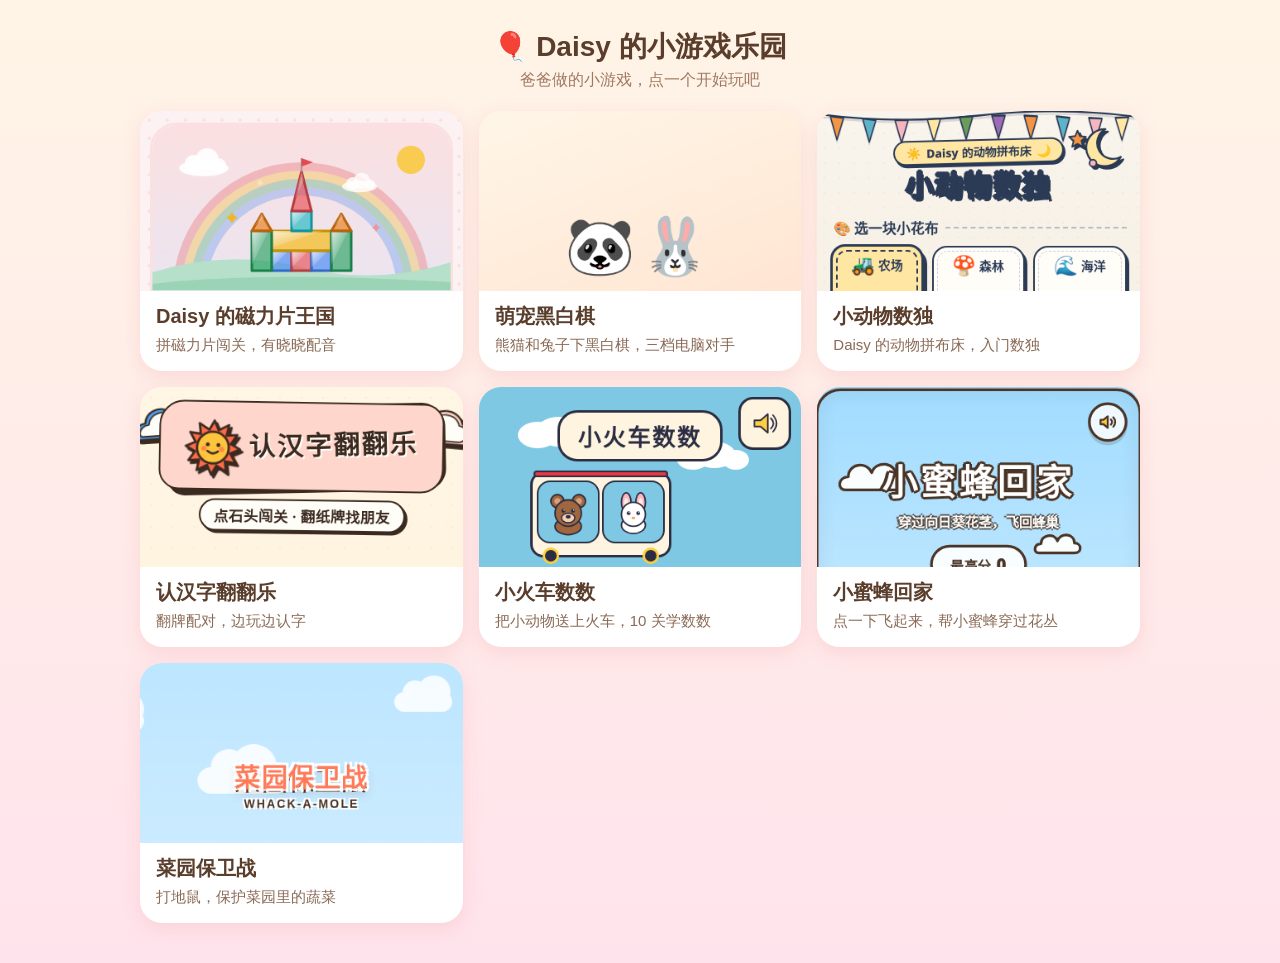
==== commit 16ec1752: "合并为 games 游戏合集：7 个小游戏 + 首页" ====
--- a/index.html
+++ b/index.html
@@ -1,2158 +1,17 @@
-<!doctype html><html lang="zh"><head><meta charset="utf-8"><meta name="viewport" content="width=device-width,initial-scale=1,viewport-fit=cover"><title>萌宠黑白棋</title><style>
-*{box-sizing:border-box;margin:0;-webkit-tap-highlight-color:transparent}
-body{font-family:"PingFang SC","Noto Sans CJK SC",system-ui,sans-serif;display:flex;justify-content:center;background:#FFE9D6;color:#3D2E22}
-.app{width:100%;max-width:440px;min-height:100vh;position:relative;overflow:hidden;background:linear-gradient(160deg,#FFF6E8,#FFE3CF 50%,#CFEAFF)}
-.scr{display:none;padding:18px 16px 24px;min-height:100vh;flex-direction:column}.scr.on{display:flex}
-.top{display:flex;align-items:center;gap:10px;margin-bottom:14px}.top h2{flex:1;font-size:20px;text-align:center}
-.ic{width:42px;height:42px;border-radius:14px;background:#fff;display:grid;place-items:center;font-size:20px;box-shadow:0 4px 0 #E8C9AE;cursor:pointer;border:0}
-.btn{display:block;width:100%;padding:15px;border-radius:18px;border:0;font:700 18px inherit;font-family:inherit;background:#fff;box-shadow:0 5px 0 #E8C9AE;cursor:pointer;color:#3D2E22;margin-bottom:14px;transition:opacity .15s}
-.btn:active,.ic:active{transform:translateY(3px);box-shadow:0 2px 0 #E8C9AE}
-.btn:disabled{opacity:.45;cursor:not-allowed;transform:none;box-shadow:0 5px 0 #E8C9AE}
-.btn.p{background:#FFC93C;box-shadow:0 5px 0 #D9A21C}.btn.b{background:#8FD3FF;box-shadow:0 5px 0 #5BAFE0}.btn.g{background:#B6E388;box-shadow:0 5px 0 #84BC55}.btn.d{background:#FF7A7A;color:#fff;box-shadow:0 5px 0 #D94E4E}
-.card{background:#fff;border-radius:22px;padding:16px;box-shadow:0 6px 0 #E8C9AE;margin-bottom:14px}
-.hero{text-align:center;margin:90px 0 40px}.hero .pets{font-size:68px;letter-spacing:6px;animation:bob 2s ease-in-out infinite}
-.hero h1{font-size:34px;color:#FF8A3D;text-shadow:0 3px 0 #fff;margin-top:6px}.hero p{color:#8A7666;margin-top:6px}
-@keyframes bob{50%{transform:translateY(-8px)}}
-.row{display:flex;gap:12px}.row .btn{flex:1}
-.lv{display:flex;align-items:center;gap:12px;cursor:pointer}.lv .e{font-size:38px}.lv b{font-size:18px}.lv small{display:block;color:#8A7666;font-size:13px;margin-top:2px}.lv .st{margin-left:auto;font-size:14px;color:#FFB300}
-/* game */
-.bar{display:flex;gap:10px;margin-bottom:12px}
-.pl{flex:1;background:#fff;border-radius:18px;padding:8px 10px;display:flex;align-items:center;gap:8px;box-shadow:0 4px 0 #E8C9AE;border:3px solid transparent;transition:.2s}
-.pl.turn{border-color:#FF8A3D;transform:translateY(-2px)}.pl .a{font-size:30px}.pl b{font-size:22px;color:#FF8A3D}.pl small{display:block;font-size:12px;color:#8A7666}
-.msg{text-align:center;font-weight:700;color:#8A7666;min-height:24px;margin-bottom:8px;font-size:14px}
-.board{display:grid;grid-template-columns:repeat(8,1fr);grid-template-rows:repeat(8,1fr);gap:3px;padding:8px;background:#7FC27A;border-radius:20px;box-shadow:0 7px 0 #5A9A55;aspect-ratio:1;width:100%}
-.c{background:#A6DC8F;border-radius:8px;display:grid;place-items:center;position:relative;cursor:default;perspective:300px}
-.c.h{cursor:pointer}.c.h:after{content:"";width:30%;height:30%;border-radius:50%;background:#fff9;box-shadow:0 0 0 3px #fff5}
-.pc{width:88%;height:88%;border-radius:50%;display:grid;place-items:center;font-size:clamp(18px,6vw,28px);box-shadow:0 3px 0 #0002}
-.pc.A{background:#FFFFFF}.pc.B{background:#FFD3DF}
-.pc.flip{animation:fl var(--flip-dur,.45s) ease}.board.slow .pc.flip{animation-duration:.9s}
-@keyframes fl{0%{transform:rotateY(0)}50%{transform:rotateY(90deg) scale(1.15)}100%{transform:rotateY(0)}}
-.pc.drop{animation:dp .3s ease}@keyframes dp{0%{transform:scale(0)}80%{transform:scale(1.15)}}
-.c.last:before{content:"";position:absolute;top:3px;right:3px;width:8px;height:8px;border-radius:50%;background:#FF5A5A;z-index:2}
-.tools{display:flex;gap:10px;margin-top:16px}.tools .btn{flex:1;font-size:15px;padding:11px 4px;margin:0}
-.toast{position:absolute;left:50%;top:52%;transform:translate(-50%,-50%) scale(.9);background:#3D2E22EB;color:#fff;padding:12px 20px;border-radius:99px;font-weight:700;font-size:15px;box-shadow:0 6px 16px #0003;pointer-events:none;opacity:0;transition:opacity .2s,transform .2s;z-index:8;white-space:nowrap}
-.toast.on{opacity:1;transform:translate(-50%,-50%) scale(1)}
-.mask{position:absolute;inset:0;background:#3D2E2299;display:none;place-items:center;z-index:10}.mask.on{display:grid}
-.pop{background:#fff;border-radius:26px;padding:24px 20px;width:86%;text-align:center;box-shadow:0 8px 0 #E8C9AE;animation:dp .35s}
-.pop .big{font-size:58px}.pop h2{color:#FF8A3D;font-size:26px;margin:6px 0}.pop p.sub{color:#8A7666;font-size:14px;margin-bottom:6px}.pop .stars{font-size:34px;letter-spacing:4px;margin:4px 0}
-.stats{display:flex;justify-content:space-around;background:#FFF6E8;border-radius:14px;padding:10px;margin:12px 0 16px}.stats b{display:block;font-size:20px;color:#FF8A3D}.stats small{color:#8A7666;font-size:12px}
-.unlock{background:#FFF0C2;border-radius:12px;padding:8px;font-size:14px;margin-bottom:14px;font-weight:700;color:#8A5A00}
-.empty{text-align:center;color:#8A7666;padding:18px 8px;font-size:15px}
-table{width:100%;border-collapse:collapse;font-size:15px}td,th{padding:9px 4px;text-align:center}th{color:#8A7666;font-size:13px;font-weight:600}tr+tr td{border-top:1px dashed #F0DCC8}td:first-child{text-align:left}td:last-child{color:#FFB300}
-.skins{display:grid;grid-template-columns:1fr 1fr 1fr;gap:10px}.sk{background:#FFF6E8;border-radius:16px;padding:10px 4px;text-align:center;font-size:28px;border:3px solid transparent;cursor:pointer;user-select:none}.sk.on{border-color:#FF8A3D}.sk.lock{opacity:.45;cursor:not-allowed}.sk small{display:block;font-size:11px;color:#8A7666;margin-top:2px;line-height:1.2}
-.pz{display:grid;grid-template-columns:repeat(2,1fr);gap:12px}.pz div{background:#fff;border-radius:18px;padding:14px 8px;text-align:center;box-shadow:0 4px 0 #E8C9AE;cursor:pointer}.pz b{font-size:22px;color:#FF8A3D;display:block}.pz small{color:#8A7666;display:block;margin-top:2px}.pz .ok{background:#E9F8D8}.pz .lk{opacity:.5;cursor:not-allowed}
-.set{display:flex;align-items:center;justify-content:space-between;padding:10px 0;font-size:16px;cursor:pointer}.set+.set{border-top:1px dashed #F0DCC8}
-.sw{width:52px;height:30px;border-radius:99px;background:#FFC93C;position:relative;cursor:pointer;transition:background .15s}.sw:after{content:"";position:absolute;top:3px;right:3px;width:24px;height:24px;border-radius:50%;background:#fff;transition:left .15s,right .15s}.sw.off{background:#DDD}.sw.off:after{right:auto;left:3px}
-h3{font-size:16px;margin-bottom:10px}
-</style></head><body><div class="app">
-<section class="scr on" id="home">
- <div class="hero"><div class="pets" id="homePets">🐼🐰</div><h1 id="homeTitle">萌宠黑白棋</h1><p id="homeSub">把对方的小伙伴都变成自己的！</p></div>
- <button class="btn p" id="btnStart" data-go="modes">▶ 开始游戏</button>
- <button class="btn b" id="btnPuzzles" data-go="puzzles">🧩 解谜挑战</button>
- <div class="row"><button class="btn" id="btnRecord" data-go="record">🏆 战绩</button><button class="btn" id="btnSettings" data-go="settings">⚙️ 设置</button></div>
- <p id="homeFoot" style="text-align:center;color:#B39B88;font-size:13px;margin-top:auto">已解锁皮肤 1/6 · 简单难度再赢 5 局解锁 🐥🐸</p>
-</section>
-
-<section class="scr" id="modes">
- <div class="top"><button class="ic" data-go="home">‹</button><h2 id="modesTitle">选择模式</h2><span style="width:42px"></span></div>
- <h3 id="vsAIHead">🤖 和电脑下</h3>
- <div class="card lv" id="lvEasy" data-start="ai:easy"><span class="e" id="emEasy">🐣</span><div><b id="lbEasy">简单</b><small id="dsEasy">小鸡宝宝，随便下下</small></div><span class="st" id="stEasy">☆☆☆</span></div>
- <div class="card lv" id="lvNormal" data-start="ai:normal"><span class="e" id="emNormal">🦊</span><div><b id="lbNormal">普通</b><small id="dsNormal">小狐狸，会抢角落</small></div><span class="st" id="stNormal">☆☆☆</span></div>
- <div class="card lv" id="lvHard" data-start="ai:hard"><span class="e" id="emHard">🦉</span><div><b id="lbHard">困难</b><small id="dsHard">猫头鹰博士，想 5 步</small></div><span class="st" id="stHard">☆☆☆</span></div>
- <h3 style="margin-top:6px" id="pvpHead">👨‍👧 两人对战</h3>
- <div class="card lv" id="lvPvp" data-start="pvp"><span class="e" id="emPvp">🐼🐰</span><div><b id="lbPvp">同屏双人</b><small id="dsPvp">爸爸和 Daisy 轮流下</small></div></div>
-</section>
-
-<section class="scr" id="game">
- <div class="top"><button class="ic" data-go="home">⌂</button><h2 id="gtitle">对战 · 普通 🦊</h2><button class="ic" id="snd">🔊</button></div>
- <div class="bar"><div class="pl turn" id="pA"><span class="a" id="avA">🐼</span><div><small id="nA">我</small><b id="sA">2</b></div></div>
- <div class="pl" id="pB"><span class="a" id="avB">🐰</span><div><small id="nB">小狐狸</small><b id="sB">2</b></div></div></div>
- <div class="msg" id="msg">轮到熊猫啦，点亮点落子</div>
- <div class="board" id="board"></div>
- <div class="tools"><button class="btn" id="undo">↶ 悔棋</button><button class="btn" id="hint">💡 提示 开</button><button class="btn" id="fin">🔄 重开</button></div>
-</section>
-
-<section class="scr" id="record">
- <div class="top"><button class="ic" data-go="home">‹</button><h2 id="recTitle">我的战绩</h2><span style="width:42px"></span></div>
- <div class="card"><h3>🤖 人机对战</h3>
-  <div id="recEmpty" class="empty" style="display:none">还没下过棋，去玩一局吧</div>
-  <table id="recTable"><thead><tr><th>难度</th><th>胜</th><th>负</th><th>平</th><th>最佳</th></tr></thead>
-  <tbody id="recBody">
-   <tr><td>🐣 简单</td><td id="rEasyW">0</td><td id="rEasyL">0</td><td id="rEasyD">0</td><td id="rEasyB">—</td></tr>
-   <tr><td>🦊 普通</td><td id="rNormW">0</td><td id="rNormL">0</td><td id="rNormD">0</td><td id="rNormB">—</td></tr>
-   <tr><td>🦉 困难</td><td id="rHardW">0</td><td id="rHardL">0</td><td id="rHardD">0</td><td id="rHardB">—</td></tr>
-  </tbody></table>
- </div>
- <div class="card"><h3 id="recPzTitle">🧩 解谜 · 已解 0/10</h3><div style="height:14px;background:#FFF0DD;border-radius:99px;overflow:hidden"><div id="recPzBar" style="width:0%;height:100%;background:#FFC93C;transition:width .3s"></div></div></div>
- <div class="card"><h3>🎨 棋子皮肤</h3><div class="skins" id="recSkins"></div></div>
-</section>
-
-<section class="scr" id="puzzles">
- <div class="top"><button class="ic" data-go="home">‹</button><h2 id="pzTitle">解谜挑战</h2><span style="width:42px"></span></div>
- <p style="color:#8A7666;margin-bottom:12px;text-align:center">在规定步数内赢下棋局！</p>
- <div class="pz" id="pzl"></div>
-</section>
-
-<section class="scr" id="settings">
- <div class="top"><button class="ic" data-go="home">‹</button><h2 id="setTitle">设置</h2><span style="width:42px"></span></div>
- <div class="card">
-  <div class="set" data-set="sound">🔊 音效<span class="sw" id="sw-sound" data-key="sound"></span></div>
-  <div class="set" data-set="hints">💡 显示可落子提示<span class="sw" id="sw-hints" data-key="hints"></span></div>
-  <div class="set" data-set="last">📍 标记上一步<span class="sw" id="sw-last" data-key="last"></span></div>
-  <div class="set" data-set="slow">🐢 慢速翻转动画<span class="sw off" id="sw-slow" data-key="slow"></span></div>
-  <div class="set" data-set="meFirst">👶 我先手<span class="sw" id="sw-meFirst" data-key="meFirst"></span></div>
- </div>
- <div class="card"><h3>🎨 当前皮肤</h3><div class="skins" id="setSkins"></div></div>
- <button class="btn" id="btnClear" style="color:#E05A5A">🗑 清空战绩</button>
-</section>
-
-<div class="toast" id="passToast">对方没地方下，跳过</div>
-
-<div class="mask" id="end"><div class="pop">
- <div class="big" id="endBig">🐼🎉</div>
- <h2 id="eh">熊猫赢啦！</h2>
- <p class="sub" id="endSub"></p>
- <div class="stars" id="endStars">⭐⭐⭐</div>
- <div class="stats">
-  <div><b id="endSA">0</b><small id="endNA">我</small></div>
-  <div><b id="endSB">0</b><small id="endNB">对手</small></div>
-  <div><b id="endTime">0:00</b><small>用时</small></div>
-  <div><b id="endUndo">0</b><small>悔棋</small></div>
- </div>
- <div class="unlock" id="endUnlock" style="display:none">🎁 解锁新皮肤：🐱🐶 小猫小狗！</div>
- <div class="row"><button class="btn" id="endHome" data-go="home">回首页</button><button class="btn p" id="again">再来一局</button></div>
-</div></div>
-
-<div class="mask" id="confirmMask"><div class="pop">
- <div class="big">🗑️</div>
- <h2>清空战绩</h2>
- <p class="sub" id="confirmText" style="margin:10px 0 18px">确定要清空所有战绩、解谜进度和已解锁皮肤吗？</p>
- <div class="row"><button class="btn" id="confirmCancel">取消</button><button class="btn d" id="confirmOk">确定清空</button></div>
-</div></div>
-</div><script>
-/* data/copy.js */
-/* copy.js — all Chinese UI strings. Global COPY (also module.exports). */
-var COPY = {
-  title:'萌宠黑白棋', subtitle:'把对方的小伙伴都变成自己的！',
-  start:'▶ 开始游戏', puzzles:'🧩 解谜挑战', record:'🏆 战绩', settings:'⚙️ 设置',
-  chooseMode:'选择模式', vsAI:'🤖 和电脑下', pvp:'同屏双人', pvpDesc:'爸爸和 Daisy 轮流下',
-  ai:{
-    easy:{name:'小鸡宝宝',emoji:'🐣',label:'简单',desc:'小鸡宝宝，随便下下'},
-    normal:{name:'小狐狸',emoji:'🦊',label:'普通',desc:'小狐狸，会抢角落'},
-    hard:{name:'猫头鹰博士',emoji:'🦉',label:'困难',desc:'猫头鹰博士，想 5 步'}
-  },
-  myTurn:'轮到你啦，点亮点落子', pvpTurnA:'轮到我啦，点亮点落子', pvpTurnB:'轮到 Daisy 啦',
-  aiThinking:'电脑在想…🤔', pass:'对方没地方下，跳过一回合 ⏭', undoDone:'悔了一步 ↶',
-  win:['你赢啦！太棒了！','大获全胜，小伙伴都是你的！','赢啦赢啦，给你小红花🌸','好厉害，电脑都服气了！'],
-  lose:['差一点点，再来一局吧！','没关系，下次一定赢！','电脑这次运气好，再挑战！','输了也不哭，我们再玩！'],
-  draw:['平局！你们一样棒！','打成平手啦，握握手🤝','不分胜负，再比一次？','一样多，好神奇！'],
-  puzzleWin:'解开谜题啦！⭐⭐⭐', puzzleFail:'步数用完啦，再试一次吧！',
-  emptyRecord:'还没下过棋，去玩一局吧', clearConfirm:'确定要清空全部战绩吗？清空后不能恢复哦。',
-  unlock:'解锁新皮肤：',
-  skins:[{id:'panda',a:'🐼',b:'🐰',name:'默认'},{id:'chick',a:'🐥',b:'🐸',name:'小鸡青蛙'},{id:'cat',a:'🐱',b:'🐶',name:'小猫小狗'},{id:'lion',a:'🦁',b:'🐯',name:'狮子老虎'},{id:'penguin',a:'🐧',b:'🦭',name:'企鹅海豹'},{id:'unicorn',a:'🦄',b:'🐲',name:'独角兽小龙'}]
-};
-if (typeof module!=='undefined' && module.exports) module.exports=COPY;
-
-/* data/puzzles.js */
-/* puzzles.js — 10 endgame puzzles, solver-verified (forced win for 🐼 within maxMoves against any reply). */
-var PUZZLES = [
- {
-  "id": 1,
-  "title": "初出茅庐",
-  "board": [
-   "OOOOOOOO",
-   "XXXXXXXX",
-   "XOXXXOXO",
-   "XOXOXXOO",
-   "XOOXXOXO",
-   "XOXXOOOO",
-   "XOXOOOOO",
-   "XOX.XXX."
-  ],
-  "toMove": 1,
-  "maxMoves": 1,
-  "hint": "只差最后一步，找到能翻最多的位置！"
- },
- {
-  "id": 2,
-  "title": "角落宝藏",
-  "board": [
-   "XXXOOOOO",
-   "X.OOOOOO",
-   "XOXXOOXO",
-   "XOXOOOXO",
-   "XXOXOOXO",
-   "XXXXXOXX",
-   "XOOOXXXX",
-   ".OOOXXXX"
-  ],
-  "toMove": 1,
-  "maxMoves": 1,
-  "hint": "看看四个角，哪里最划算？"
- },
- {
-  "id": 3,
-  "title": "边线连翻",
-  "board": [
-   "X.OOOXXO",
-   ".OOOXOOO",
-   "O.OXXXOO",
-   "OOOXXXOO",
-   "OOOOXXXX",
-   "OOOXOOOX",
-   "OOOOOOX.",
-   "XXXXXXXX"
-  ],
-  "toMove": 1,
-  "maxMoves": 2,
-  "hint": "先想好第二步再落子哦"
- },
- {
-  "id": 4,
-  "title": "一石二鸟",
-  "board": [
-   "OOOXXXXX",
-   "OOOXXXX.",
-   "OOXXXXOX",
-   "OXOXXOXX",
-   "OXXXOXXX",
-   "OOOOXOOX",
-   "OOO.OXOX",
-   "XO.OOOO."
-  ],
-  "toMove": 1,
-  "maxMoves": 2,
-  "hint": "一步棋能同时翻两条线"
- },
- {
-  "id": 5,
-  "title": "小狐狸的陷阱",
-  "board": [
-   "...XOOOO",
-   "OOOOOOOX",
-   "XOOOXOXX",
-   "XXOXOXXX",
-   "XOOOXOXX",
-   "XOOXXOXX",
-   "XOOOXXXX",
-   "X.OOOOOO"
-  ],
-  "toMove": 1,
-  "maxMoves": 2,
-  "hint": "别贪心，小狐狸在等你上当"
- },
- {
-  "id": 6,
-  "title": "让对手停一手",
-  "board": [
-   "..XXXOOO",
-   "OOOXXOOO",
-   "OOXXXOOX",
-   "XXOXXOX.",
-   "XXXOOOXO",
-   "XXXXXOXO",
-   "XXXXOOOO",
-   "XXX.OO.."
-  ],
-  "toMove": 1,
-  "maxMoves": 3,
-  "hint": "让对手没地方下，你就能连走"
- },
- {
-  "id": 7,
-  "title": "满盘皆白",
-  "board": [
-   "OX.XX.XO",
-   ".OOXOXOX",
-   "XOXOXOX.",
-   "XXOOOOOO",
-   "XXXXXXXO",
-   "XXOOXOXO",
-   "XXOX.XOO",
-   "X.XXXXXO"
-  ],
-  "toMove": 1,
-  "maxMoves": 3,
-  "hint": "把棋盘尽量变成你的颜色"
- },
- {
-  "id": 8,
-  "title": "绝地反击",
-  "board": [
-   "XXXXX.O.",
-   "XXXXXO..",
-   "XXXOOOOX",
-   "XOXOXOOO",
-   "XOOXOOOO",
-   "XOXOX.OO",
-   "XOOXOOOX",
-   "XOOXOOO."
-  ],
-  "toMove": 1,
-  "maxMoves": 3,
-  "hint": "落后也别怕，最后几步能翻盘"
- },
- {
-  "id": 9,
-  "title": "猫头鹰考题",
-  "board": [
-   "XOO.O...",
-   "XOOOO..O",
-   "OOXOO.OO",
-   "OOXXOOOO",
-   "OOXXXOXX",
-   "OOXXXXXX",
-   "OOXXXXXX",
-   "OOXXXXXX"
-  ],
-  "toMove": 1,
-  "maxMoves": 4,
-  "hint": "猫头鹰会认真应对，多想一步"
- },
- {
-  "id": 10,
-  "title": "终极挑战",
-  "board": [
-   "XXXXXXXX",
-   "XXXXXXXO",
-   "XXXXXXOO",
-   "XOXXXOXO",
-   "OXOXO.X.",
-   "OOXOXXOO",
-   "..OXXXX.",
-   "...XO..X"
-  ],
-  "toMove": 1,
-  "maxMoves": 5,
-  "hint": "每一步都要算清楚，加油！"
- }
-];
-if (typeof module!=="undefined" && module.exports) module.exports=PUZZLES;
-
-/* src/engine.js */
-/* engine.js — STUB (owner: Grok). Pure, no DOM. UMD: window.Engine / module.exports.
- * board: Int8Array(64), index r*8+c; 0 empty, 1 black(🐼, moves first), -1 white(🐰)
- * newBoard() -> start board (d4=-1,e4=1,d5=1,e5=-1 i.e. idx27=-1,28=1,35=1,36=-1)
- * legalMoves(b,p) -> [[r,c],...] sorted by index
- * applyMove(b,p,[r,c]) -> {board:newBoard, flipped:[[r,c],...]} (does not mutate b); throws on illegal
- * isOver(b) -> true when neither side has a move
- * score(b) -> {black:n, white:n}
- * perft(b,p,depth) -> leaf count; a pass (no move but opponent has) counts as one ply node; game over = leaf
- * aiMove(b,p,level,rng?) -> [r,c] or null if no legal move. level 'easy'|'normal'|'hard'. rng defaults Math.random
- * fromStrings(rows) -> board from 8 strings ('X'=1,'O'=-1,'.'=0); toStrings(b)
- */
-(function(root){
-  // Neighbor in each of 8 directions, or -1 if off-board / would wrap.
-  const NEXT = new Int16Array(64 * 8);
-  const DELTAS = [[-1,-1],[-1,0],[-1,1],[0,-1],[0,1],[1,-1],[1,0],[1,1]];
-  for (let i = 0; i < 64; i++) {
-    const r = i >> 3, c = i & 7;
-    for (let d = 0; d < 8; d++) {
-      const rr = r + DELTAS[d][0], cc = c + DELTAS[d][1];
-      NEXT[i * 8 + d] = (rr >= 0 && rr < 8 && cc >= 0 && cc < 8) ? (rr * 8 + cc) : -1;
-    }
-  }
-
-  // Corners high, X squares very bad, C squares bad. Symmetric.
-  const W = new Int16Array([
-    120, -25,  20,   5,   5,  20, -25, 120,
-    -25, -50,  -2,  -2,  -2,  -2, -50, -25,
-     20,  -2,   8,   2,   2,   8,  -2,  20,
-      5,  -2,   2,   1,   1,   2,  -2,   5,
-      5,  -2,   2,   1,   1,   2,  -2,   5,
-     20,  -2,   8,   2,   2,   8,  -2,  20,
-    -25, -50,  -2,  -2,  -2,  -2, -50, -25,
-    120, -25,  20,   5,   5,  20, -25, 120
-  ]);
-  const CORNER = new Uint8Array(64);
-  CORNER[0] = CORNER[7] = CORNER[56] = CORNER[63] = 1;
-  // X square -> its corner
-  const XCORNER = new Int8Array(64).fill(-1);
-  XCORNER[9] = 0; XCORNER[14] = 7; XCORNER[49] = 56; XCORNER[54] = 63;
-  // C squares -> corner
-  const CCORNER = new Int8Array(64).fill(-1);
-  CCORNER[1] = 0; CCORNER[8] = 0;
-  CCORNER[6] = 7; CCORNER[15] = 7;
-  CCORNER[48] = 56; CCORNER[57] = 56;
-  CCORNER[55] = 63; CCORNER[62] = 63;
-
-  const EDGES = [
-    [0,1,2,3,4,5,6,7],
-    [56,57,58,59,60,61,62,63],
-    [0,8,16,24,32,40,48,56],
-    [7,15,23,31,39,47,55,63]
-  ];
-
-  // Search scratch (no per-node allocation).
-  const PLY = 48;
-  const SQS = new Array(PLY);
-  const NFS = new Array(PLY);
-  for (let i = 0; i < PLY; i++) {
-    SQS[i] = new Int16Array(32);
-    NFS[i] = new Int16Array(32);
-  }
-  const STACK = new Int16Array(64 * 24);
-  const STAB = new Int8Array(64);
-  const HIST = new Int32Array(64);
-  const KILL = new Int16Array(PLY).fill(-1);
-  const KEYS = new Array(PLY);
-  for (let i = 0; i < PLY; i++) KEYS[i] = new Int32Array(32);
-  let sp = 0;
-  let nodes = 0;
-  let abort = false;
-  let deadline = Infinity;
-  let useRich = false;
-
-  function now() {
-    return (typeof performance !== 'undefined' && performance.now) ? performance.now() : Date.now();
-  }
-
-  function flipCount(b, p, sq) {
-    if (b[sq] !== 0) return 0;
-    const opp = -p;
-    let count = 0;
-    const base = sq << 3;
-    for (let d = 0; d < 8; d++) {
-      let t = NEXT[base + d];
-      let n = 0;
-      while (t >= 0 && b[t] === opp) { n++; t = NEXT[(t << 3) + d]; }
-      if (n && t >= 0 && b[t] === p) count += n;
-    }
-    return count;
-  }
-
-  function genMoves(b, p, ply) {
-    const sqs = SQS[ply];
-    const nfs = NFS[ply];
-    let n = 0;
-    for (let i = 0; i < 64; i++) {
-      const c = flipCount(b, p, i);
-      if (c) { sqs[n] = i; nfs[n] = c; n++; }
-    }
-    return n;
-  }
-
-  function hasMove(b, p) {
-    for (let i = 0; i < 64; i++) if (flipCount(b, p, i)) return true;
-    return false;
-  }
-
-  function make(b, p, sq) {
-    const opp = -p;
-    const saved = sp;
-    const base = sq << 3;
-    for (let d = 0; d < 8; d++) {
-      let t = NEXT[base + d];
-      let n = 0;
-      let cursor = t;
-      while (cursor >= 0 && b[cursor] === opp) { n++; cursor = NEXT[(cursor << 3) + d]; }
-      if (n && cursor >= 0 && b[cursor] === p) {
-        cursor = t;
-        for (let k = 0; k < n; k++) {
-          b[cursor] = p;
-          STACK[sp++] = cursor;
-          cursor = NEXT[(cursor << 3) + d];
-        }
-      }
-    }
-    b[sq] = p;
-    return saved;
-  }
-
-  function unmake(b, opp, sq, saved) {
-    b[sq] = 0;
-    while (sp > saved) b[STACK[--sp]] = opp;
-  }
-
-  function discDiff(b, p) {
-    let d = 0;
-    for (let i = 0; i < 64; i++) {
-      if (b[i] === p) d++;
-      else if (b[i] === -p) d--;
-    }
-    return d;
-  }
-
-  function emptyCount(b) {
-    let n = 0;
-    for (let i = 0; i < 64; i++) if (b[i] === 0) n++;
-    return n;
-  }
-
-  function markEdge(b, idxs) {
-    const a = idxs[0], z = idxs[7];
-    if (b[a] && STAB[a]) {
-      const col = b[a];
-      for (let k = 1; k < 8; k++) {
-        if (b[idxs[k]] !== col) break;
-        STAB[idxs[k]] = 1;
-      }
-    }
-    if (b[z] && STAB[z]) {
-      const col = b[z];
-      for (let k = 6; k >= 0; k--) {
-        if (b[idxs[k]] !== col) break;
-        STAB[idxs[k]] = 1;
-      }
-    }
-  }
-
-  function stableDiff(b, p) {
-    STAB.fill(0);
-    if (b[0]) STAB[0] = 1;
-    if (b[7]) STAB[7] = 1;
-    if (b[56]) STAB[56] = 1;
-    if (b[63]) STAB[63] = 1;
-    for (let e = 0; e < 4; e++) markEdge(b, EDGES[e]);
-    let d = 0;
-    for (let i = 0; i < 64; i++) {
-      if (!STAB[i]) continue;
-      if (b[i] === p) d++;
-      else if (b[i] === -p) d--;
-    }
-    return d;
-  }
-
-  function frontierDiff(b, p) {
-    let my = 0, opp = 0;
-    for (let i = 0; i < 64; i++) {
-      const v = b[i];
-      if (!v) continue;
-      const base = i << 3;
-      let open = false;
-      for (let d = 0; d < 8; d++) {
-        const t = NEXT[base + d];
-        if (t >= 0 && b[t] === 0) { open = true; break; }
-      }
-      if (!open) continue;
-      if (v === p) my++; else opp++;
-    }
-    return opp - my;
-  }
-
-  function evaluate(b, p) {
-    let pos = 0;
-    for (let i = 0; i < 64; i++) {
-      const v = b[i];
-      if (!v) continue;
-      let w = W[i];
-      if (useRich) {
-        const xc = XCORNER[i];
-        if (xc >= 0 && b[xc] === 0) w -= 30;
-        const cc = CCORNER[i];
-        if (cc >= 0 && b[cc] === 0) w -= 12;
-        else if (cc >= 0 && b[cc] === v) w += 10;
-      }
-      pos += v === p ? w : -w;
-    }
-    const nm = genMoves(b, p, PLY - 1);
-    const no = genMoves(b, -p, PLY - 2);
-    let ev = pos + (nm - no) * (useRich ? 18 : 10);
-    if (useRich) {
-      ev += stableDiff(b, p) * 28;
-      ev += frontierDiff(b, p) * 6;
-      // corner ownership already in W; extra swing so grabbing a corner beats a flip-fest
-      ev += ((b[0] === p) - (b[0] === -p) + (b[7] === p) - (b[7] === -p) +
-             (b[56] === p) - (b[56] === -p) + (b[63] === p) - (b[63] === -p)) * 40;
-    }
-    return ev;
-  }
-
-  function terminalScore(b, p) {
-    const d = discDiff(b, p);
-    if (d > 0) return 40000 + d;
-    if (d < 0) return -40000 + d;
-    return 0;
-  }
-
-  function orderMoves(ply, n, pv) {
-    const sqs = SQS[ply], nfs = NFS[ply], key = KEYS[ply];
-    for (let i = 0; i < n; i++) {
-      const s = sqs[i];
-      key[i] = (s === pv ? 1000000 : 0) + HIST[s] + nfs[i] * 8 + (CORNER[s] ? 8000 : 0) + W[s];
-    }
-    for (let i = 1; i < n; i++) {
-      const s = sqs[i], f = nfs[i], k = key[i];
-      let j = i - 1;
-      while (j >= 0 && key[j] < k) {
-        sqs[j + 1] = sqs[j];
-        nfs[j + 1] = nfs[j];
-        key[j + 1] = key[j];
-        j--;
-      }
-      sqs[j + 1] = s;
-      nfs[j + 1] = f;
-      key[j + 1] = k;
-    }
-  }
-
-  function timedOut() {
-    nodes++;
-    if ((nodes & 63) === 0 && now() > deadline) { abort = true; return true; }
-    return abort;
-  }
-
-  function negamax(b, p, depth, alpha, beta, ply, exact) {
-    if (timedOut()) return 0;
-    const n = genMoves(b, p, ply);
-    if (n === 0) {
-      const n2 = genMoves(b, -p, ply + 1);
-      if (n2 === 0) return terminalScore(b, p);
-      // Pass is one ply. Depth still falls so a capped search cannot loop.
-      const val = -negamax(b, -p, depth - 1, -beta, -alpha, ply + 1, exact);
-      return abort ? 0 : val;
-    }
-    // Exact endgame uses a depth that reaches the terminal node, so this is only the horizon.
-    if (depth <= 0) return evaluate(b, p);
-    orderMoves(ply, n, KILL[ply]);
-    const sqs = SQS[ply];
-    let best = -999999;
-    for (let i = 0; i < n; i++) {
-      if (timedOut()) return 0;
-      const sq = sqs[i];
-      const saved = make(b, p, sq);
-      const val = -negamax(b, -p, depth - 1, -beta, -alpha, ply + 1, exact);
-      unmake(b, -p, sq, saved);
-      if (abort) return 0;
-      if (val > best) best = val;
-      if (val > alpha) alpha = val;
-      if (alpha >= beta) {
-        HIST[sq] += depth * depth;
-        KILL[ply] = sq;
-        break;
-      }
-    }
-    return best;
-  }
-
-  function searchBest(b, p, maxDepth, exact) {
-    const n = genMoves(b, p, 0);
-    if (n === 0) return -1;
-    const sqs = SQS[0];
-    let bestSq = sqs[0];
-    let pv = -1;
-    HIST.fill(0);
-    for (let d = 1; d <= maxDepth; d++) {
-      orderMoves(0, n, pv);
-      let alpha = -999999;
-      let beta = 999999;
-      let best = -999999;
-      let local = sqs[0];
-      let done = true;
-      for (let i = 0; i < n; i++) {
-        if (now() > deadline) { done = false; abort = true; break; }
-        const sq = sqs[i];
-        const saved = make(b, p, sq);
-        const val = -negamax(b, -p, d - 1, -beta, -alpha, 1, exact);
-        unmake(b, -p, sq, saved);
-        if (abort) { done = false; break; }
-        if (val > best) { best = val; local = sq; }
-        if (val > alpha) alpha = val;
-      }
-      if (!done) break;
-      bestSq = local;
-      pv = local;
-      // Exact solve is the last iteration; stop early on a forced win/loss only when depth covers the game.
-      if (exact && (best > 30000 || best < -30000) && d > emptyCount(b)) break;
-    }
-    abort = false;
-    return bestSq;
-  }
-
-  const P_SQ = new Array(24);
-  for (let i = 0; i < 24; i++) P_SQ[i] = new Int16Array(32);
-
-  function pGen(b, p, ply) {
-    const sqs = P_SQ[ply];
-    let n = 0;
-    for (let i = 0; i < 64; i++) if (flipCount(b, p, i)) sqs[n++] = i;
-    return n;
-  }
-
-  function perftFast(b, p, depth, ply) {
-    if (depth <= 0) return 1;
-    const n = pGen(b, p, ply);
-    if (n === 0) {
-      if (pGen(b, -p, ply + 1) === 0) return 1;
-      return perftFast(b, -p, depth - 1, ply + 1);
-    }
-    if (depth === 1) return n;
-    const sqs = P_SQ[ply];
-    let total = 0;
-    for (let i = 0; i < n; i++) {
-      const sq = sqs[i];
-      const saved = make(b, p, sq);
-      total += perftFast(b, -p, depth - 1, ply + 1);
-      unmake(b, -p, sq, saved);
-    }
-    return total;
-  }
-
-  function idxToRC(sq) { return [sq >> 3, sq & 7]; }
-
-  function parseMove(m) {
-    if (!m || m.length < 2) throw new Error('illegal move');
-    const r = m[0] | 0, c = m[1] | 0;
-    if (r !== m[0] || c !== m[1] || r < 0 || r > 7 || c < 0 || c > 7) throw new Error('illegal move');
-    return r * 8 + c;
-  }
-
-  const E = {
-    newBoard() {
-      const b = new Int8Array(64);
-      b[27] = -1; b[28] = 1; b[35] = 1; b[36] = -1;
-      return b;
-    },
-
-    legalMoves(b, p) {
-      const out = [];
-      for (let i = 0; i < 64; i++) if (flipCount(b, p, i)) out.push([i >> 3, i & 7]);
-      return out;
-    },
-
-    applyMove(b, p, m) {
-      const sq = parseMove(m);
-      if (!flipCount(b, p, sq)) throw new Error('illegal move');
-      const nb = b.slice();
-      const saved = sp;
-      make(nb, p, sq);
-      const flipped = [];
-      for (let k = saved; k < sp; k++) {
-        const s = STACK[k];
-        flipped.push([s >> 3, s & 7]);
-      }
-      sp = saved;
-      return { board: nb, flipped: flipped };
-    },
-
-    isOver(b) {
-      return !hasMove(b, 1) && !hasMove(b, -1);
-    },
-
-    score(b) {
-      let black = 0, white = 0;
-      for (let i = 0; i < 64; i++) {
-        if (b[i] === 1) black++;
-        else if (b[i] === -1) white++;
-      }
-      return { black: black, white: white };
-    },
-
-    perft(b, p, depth) {
-      const nb = b.slice();
-      sp = 0;
-      return perftFast(nb, p, depth | 0, 0);
-    },
-
-    aiMove(b, p, level, rng) {
-      const nb = b.slice();
-      sp = 0;
-      abort = false;
-      nodes = 0;
-      const n = pGen(nb, p, 0);
-      if (n === 0) return null;
-      const rand = rng || Math.random;
-
-      if (level === 'easy') {
-        // Mostly uniform random; sometimes the maximum-flip move.
-        if (rand() < 0.22) {
-          let bestC = -1;
-          const cands = [];
-          for (let i = 0; i < n; i++) {
-            const sq = P_SQ[0][i];
-            const c = flipCount(nb, p, sq);
-            if (c > bestC) { bestC = c; cands.length = 0; cands.push(sq); }
-            else if (c === bestC) cands.push(sq);
-          }
-          const sq = cands[(rand() * cands.length) | 0];
-          return idxToRC(sq);
-        }
-        const sq = P_SQ[0][(rand() * n) | 0];
-        return idxToRC(sq);
-      }
-
-      const empties = emptyCount(nb);
-      if (level === 'normal') {
-        useRich = false;
-        deadline = Infinity;
-        HIST.fill(0);
-        // 1 ply in the opening, 2 ply once the board starts to fill.
-        const depth = empties > 40 ? 1 : 2;
-        const sq = searchBest(nb, p, depth, false);
-        return sq < 0 ? null : idxToRC(sq);
-      }
-
-      // hard
-      useRich = true;
-      const t0 = now();
-      deadline = t0 + 800;
-      // <=10 empties: depth covers every move plus a pass between them, so the leaf is the final score.
-      const exact = empties <= 10;
-      const maxD = exact ? (empties * 2 + 4) : (empties <= 14 ? 5 : 4);
-      const sq = searchBest(nb, p, maxD, exact);
-      return sq < 0 ? null : idxToRC(sq);
-    },
-
-    fromStrings(rows) {
-      const b = new Int8Array(64);
-      rows.join('').split('').forEach((ch, i) => b[i] = ch === 'X' ? 1 : ch === 'O' ? -1 : 0);
-      return b;
-    },
-
-    toStrings(b) {
-      const r = [];
-      for (let i = 0; i < 8; i++) {
-        let s = '';
-        for (let j = 0; j < 8; j++) {
-          const v = b[i * 8 + j];
-          s += v === 1 ? 'X' : v === -1 ? 'O' : '.';
-        }
-        r.push(s);
-      }
-      return r;
-    }
-  };
-
-  if (typeof module !== 'undefined' && module.exports) module.exports = E; else root.Engine = E;
-})(this);
-
-/* src/ui.js */
-/* ui.js — Screens, board render, animation, WebAudio sounds, storage ('reversi.v1').
- * Globals consumed: Engine, PUZZLES, COPY. Exposes window.App = {state, go, startGame}.
- */
-(function (root) {
-  'use strict';
-
-  var STORAGE_KEY = 'reversi.v1';
-
-  var DEFAULT_COPY = {
-    title: '萌宠黑白棋',
-    subtitle: '把对方的小伙伴都变成自己的！',
-    start: '▶ 开始游戏',
-    puzzles: '🧩 解谜挑战',
-    record: '🏆 战绩',
-    settings: '⚙️ 设置',
-    chooseMode: '选择模式',
-    vsAI: '🤖 和电脑下',
-    pvp: '同屏双人',
-    pvpDesc: '爸爸和 Daisy 轮流下',
-    ai: {
-      easy: { name: '小鸡宝宝', emoji: '🐣', label: '简单', desc: '小鸡宝宝，随便下下' },
-      normal: { name: '小狐狸', emoji: '🦊', label: '普通', desc: '小狐狸，会抢角落' },
-      hard: { name: '猫头鹰博士', emoji: '🦉', label: '困难', desc: '猫头鹰博士，想 5 步' }
-    },
-    myTurn: '轮到你啦，点亮点落子',
-    pvpTurnA: '轮到我啦，点亮点落子',
-    pvpTurnB: '轮到 Daisy 啦，点亮点落子',
-    aiThinking: '电脑在想…🤔',
-    pass: '对方没地方下，跳过',
-    undoDone: '悔了一步 ↶',
-    win: ['太棒啦！大获全胜！', '好厉害，小伙伴都过来啦！', '完美收官，赢下比赛！'],
-    lose: ['差一点点，再来一局吧！', '没关系，下次一定赢！', '对手好厉害，再试一次！'],
-    draw: ['势均力敌，平局握手！', '刚好一样多，太巧啦！'],
-    puzzleWin: '解谜成功！太聪明啦！',
-    puzzleFail: '步数用完啦，再试一次吧！',
-    emptyRecord: '还没下过棋，去玩一局吧',
-    clearConfirm: '确定要清空所有战绩和解谜进度吗？',
-    unlock: '解锁新皮肤：',
-    skins: [
-      { id: 'panda', a: '🐼', b: '🐰', name: '默认' },
-      { id: 'chick', a: '🐥', b: '🐸', name: '小鸡青蛙' },
-      { id: 'cat', a: '🐱', b: '🐶', name: '小猫小狗' },
-      { id: 'lion', a: '🦁', b: '🐯', name: '狮子老虎' },
-      { id: 'penguin', a: '🐧', b: '🦭', name: '企鹅海豹' },
-      { id: 'unicorn', a: '🦄', b: '🐲', name: '独角兽小龙' }
-    ]
-  };
-
-  var DEFAULT_PUZZLES = [
-    { id: 1, title: '初出茅庐', board: ['........','........','...O....','..OOX...','...XX...','........','........','........'], toMove: 1, maxMoves: 1, hint: '一步吃掉所有白子' },
-    { id: 2, title: '角落宝藏', board: ['.OOOOOOX','........','........','........','........','........','........','........'], toMove: 1, maxMoves: 1, hint: '抢下左上角' },
-    { id: 3, title: '边线连翻', board: ['XOOOOOO.','........','........','........','........','........','........','........'], toMove: 1, maxMoves: 2, hint: '封锁边线' },
-    { id: 4, title: '一石二鸟', board: ['..O.....','..O.....','..X.....','........','........','........','........','........'], toMove: 1, maxMoves: 2, hint: '双向夹击' },
-    { id: 5, title: '小狐狸的陷阱', board: ['........','..OOO...','..OXO...','..OOO...','........','........','........','........'], toMove: 1, maxMoves: 2, hint: '中心开花' },
-    { id: 6, title: '让对手停一手', board: ['........','........','..OOO...','..OXO...','........','........','........','........'], toMove: 1, maxMoves: 3, hint: '限制对手行动力' },
-    { id: 7, title: '满盘皆白', board: ['........','........','...O....','..OOO...','...X....','........','........','........'], toMove: 1, maxMoves: 3, hint: '绝处逢生' },
-    { id: 8, title: '绝地反击', board: ['........','...O....','..OOO...','..OXO...','...O....','........','........','........'], toMove: 1, maxMoves: 3, hint: '寻找突破口' },
-    { id: 9, title: '猫头鹰考题', board: ['........','..OOOO..','..OXXO..','..OOOO..','........','........','........','........'], toMove: 1, maxMoves: 4, hint: '步步为营' },
-    { id: 10, title: '终极挑战', board: ['........','..OOOO..','..OXXO..','..OXXO..','..OOOO..','........','........','........'], toMove: 1, maxMoves: 5, hint: '算清最后几步' }
-  ];
-
-  function getCopy() {
-    var c = (typeof COPY !== 'undefined' && COPY) ? COPY : {};
-    var ai = c.ai || {};
-    return {
-      title: c.title || DEFAULT_COPY.title,
-      subtitle: c.subtitle || DEFAULT_COPY.subtitle,
-      start: c.start || DEFAULT_COPY.start,
-      puzzles: c.puzzles || DEFAULT_COPY.puzzles,
-      record: c.record || DEFAULT_COPY.record,
-      settings: c.settings || DEFAULT_COPY.settings,
-      chooseMode: c.chooseMode || DEFAULT_COPY.chooseMode,
-      vsAI: c.vsAI || DEFAULT_COPY.vsAI,
-      pvp: c.pvp || DEFAULT_COPY.pvp,
-      pvpDesc: c.pvpDesc || DEFAULT_COPY.pvpDesc,
-      ai: {
-        easy: Object.assign({}, DEFAULT_COPY.ai.easy, ai.easy || {}),
-        normal: Object.assign({}, DEFAULT_COPY.ai.normal, ai.normal || {}),
-        hard: Object.assign({}, DEFAULT_COPY.ai.hard, ai.hard || {})
-      },
-      myTurn: c.myTurn || DEFAULT_COPY.myTurn,
-      pvpTurnA: c.pvpTurnA || DEFAULT_COPY.pvpTurnA,
-      pvpTurnB: c.pvpTurnB || DEFAULT_COPY.pvpTurnB,
-      aiThinking: c.aiThinking || DEFAULT_COPY.aiThinking,
-      pass: c.pass || DEFAULT_COPY.pass,
-      undoDone: c.undoDone || DEFAULT_COPY.undoDone,
-      win: (Array.isArray(c.win) && c.win.length) ? c.win : DEFAULT_COPY.win,
-      lose: (Array.isArray(c.lose) && c.lose.length) ? c.lose : DEFAULT_COPY.lose,
-      draw: (Array.isArray(c.draw) && c.draw.length) ? c.draw : DEFAULT_COPY.draw,
-      puzzleWin: c.puzzleWin || DEFAULT_COPY.puzzleWin,
-      puzzleFail: c.puzzleFail || DEFAULT_COPY.puzzleFail,
-      emptyRecord: c.emptyRecord || DEFAULT_COPY.emptyRecord,
-      clearConfirm: c.clearConfirm || DEFAULT_COPY.clearConfirm,
-      unlock: c.unlock || DEFAULT_COPY.unlock,
-      skins: (Array.isArray(c.skins) && c.skins.length === 6) ? c.skins : DEFAULT_COPY.skins
-    };
-  }
-
-  function getPuzzles() {
-    if (typeof PUZZLES !== 'undefined' && Array.isArray(PUZZLES) && PUZZLES.length > 0) {
-      return PUZZLES;
-    }
-    return DEFAULT_PUZZLES;
-  }
-
-  function defaultStore() {
-    return {
-      stats: {
-        easy: { w: 0, l: 0, d: 0, best: 0 },
-        normal: { w: 0, l: 0, d: 0, best: 0 },
-        hard: { w: 0, l: 0, d: 0, best: 0 },
-        pvp: { games: 0 }
-      },
-      puzzles: {
-        solved: []
-      },
-      skin: 'panda',
-      settings: {
-        sound: true,
-        hints: true,
-        last: true,
-        slow: false,
-        meFirst: true
-      }
-    };
-  }
-
-  function validateLv(obj) {
-    if (!obj || typeof obj !== 'object') return { w: 0, l: 0, d: 0, best: 0 };
-    return {
-      w: typeof obj.w === 'number' && obj.w >= 0 ? Math.floor(obj.w) : 0,
-      l: typeof obj.l === 'number' && obj.l >= 0 ? Math.floor(obj.l) : 0,
-      d: typeof obj.d === 'number' && obj.d >= 0 ? Math.floor(obj.d) : 0,
-      best: typeof obj.best === 'number' && obj.best >= 0 && obj.best <= 3 ? Math.floor(obj.best) : 0
-    };
-  }
-
-  function loadStore() {
-    var def = defaultStore();
-    try {
-      var raw = localStorage.getItem(STORAGE_KEY);
-      if (!raw) return def;
-      var data = JSON.parse(raw);
-      if (!data || typeof data !== 'object' || !data.stats || typeof data.stats !== 'object' || !data.puzzles || !data.settings) {
-        localStorage.setItem(STORAGE_KEY, JSON.stringify(def));
-        return def;
-      }
-      var st = {
-        stats: {
-          easy: validateLv(data.stats.easy),
-          normal: validateLv(data.stats.normal),
-          hard: validateLv(data.stats.hard),
-          pvp: {
-            games: (data.stats.pvp && typeof data.stats.pvp.games === 'number' && data.stats.pvp.games >= 0) ? Math.floor(data.stats.pvp.games) : 0
-          }
-        },
-        puzzles: {
-          solved: Array.isArray(data.puzzles.solved) ? data.puzzles.solved.filter(function (x) { return typeof x === 'number'; }) : []
-        },
-        skin: typeof data.skin === 'string' ? data.skin : 'panda',
-        settings: {
-          sound: typeof data.settings.sound === 'boolean' ? data.settings.sound : true,
-          hints: typeof data.settings.hints === 'boolean' ? data.settings.hints : true,
-          last: typeof data.settings.last === 'boolean' ? data.settings.last : true,
-          slow: typeof data.settings.slow === 'boolean' ? data.settings.slow : false,
-          meFirst: typeof data.settings.meFirst === 'boolean' ? data.settings.meFirst : true
-        }
-      };
-      var validSkins = getCopy().skins.map(function (s) { return s.id; });
-      if (validSkins.indexOf(st.skin) === -1) st.skin = 'panda';
-      return st;
-    } catch (e) {
-      try { localStorage.setItem(STORAGE_KEY, JSON.stringify(def)); } catch ( ignore ) {}
-      return def;
-    }
-  }
-
-  function saveStore() {
-    try {
-      localStorage.setItem(STORAGE_KEY, JSON.stringify(state.store));
-    } catch (e) {}
-  }
-
-  // Skin unlock rules per spec:
-  // 0: panda (🐼🐰) default
-  // 1: chick (🐥🐸) 简单 5 胜
-  // 2: cat (🐱🐶) 普通 5 胜
-  // 3: lion (🦁🐯) 困难 1 胜
-  // 4: penguin (🐧🦭) 10 关解谜
-  // 5: unicorn (🦄🐲) 三难度都赢过
-  function isSkinUnlocked(skinId, store) {
-    var s = store || state.store;
-    var st = s.stats;
-    var pz = s.puzzles.solved || [];
-    switch (skinId) {
-      case 'panda': return true;
-      case 'chick': return st.easy.w >= 5;
-      case 'cat': return st.normal.w >= 5;
-      case 'lion': return st.hard.w >= 1;
-      case 'penguin': return pz.length >= 10;
-      case 'unicorn': return st.easy.w >= 1 && st.normal.w >= 1 && st.hard.w >= 1;
-      default: return true;
-    }
-  }
-
-  function skinReqText(skinId, unlocked) {
-    var suffix = unlocked ? ' ✓' : '';
-    var prefix = unlocked ? '' : '🔒';
-    switch (skinId) {
-      case 'panda': return '默认';
-      case 'chick': return prefix + '简单赢 5 局' + suffix;
-      case 'cat': return prefix + '普通赢 5 局' + suffix;
-      case 'lion': return prefix + '困难赢 1 局' + suffix;
-      case 'penguin': return prefix + '解谜 10 关' + suffix;
-      case 'unicorn': return prefix + '三难度全胜' + suffix;
-      default: return '';
-    }
-  }
-
-  function getUnlockedSkinIds(store) {
-    var skins = getCopy().skins;
-    return skins.filter(function (sk) { return isSkinUnlocked(sk.id, store); }).map(function (sk) { return sk.id; });
-  }
-
-  function getActiveSkin() {
-    var skins = getCopy().skins;
-    var chosen = state.store.skin;
-    if (!isSkinUnlocked(chosen, state.store)) {
-      chosen = 'panda';
-      state.store.skin = 'panda';
-    }
-    for (var i = 0; i < skins.length; i++) {
-      if (skins[i].id === chosen) return skins[i];
-    }
-    return skins[0];
-  }
-
-  function getNextSkinGoal(store) {
-    var s = store || state.store;
-    var st = s.stats;
-    var pz = s.puzzles.solved || [];
-    var skins = getCopy().skins;
-    if (!isSkinUnlocked('chick', s)) {
-      var rem1 = Math.max(1, 5 - st.easy.w);
-      return '再赢 ' + rem1 + ' 局简单难度解锁 ' + skins[1].a + skins[1].b;
-    }
-    if (!isSkinUnlocked('cat', s)) {
-      var rem2 = Math.max(1, 5 - st.normal.w);
-      return '再赢 ' + rem2 + ' 局普通难度解锁 ' + skins[2].a + skins[2].b;
-    }
-    if (!isSkinUnlocked('lion', s)) {
-      return '赢 1 局困难难度解锁 ' + skins[3].a + skins[3].b;
-    }
-    if (!isSkinUnlocked('penguin', s)) {
-      var remP = Math.max(1, 10 - pz.length);
-      return '再解 ' + remP + ' 关谜题解锁 ' + skins[4].a + skins[4].b;
-    }
-    if (!isSkinUnlocked('unicorn', s)) {
-      return '三个难度都赢过解锁 ' + skins[5].a + skins[5].b;
-    }
-    return '全部皮肤已集齐 🎉';
-  }
-
-  // WebAudio synthesizer (no external files)
-  var audioCtx = null;
-  function playSound(type, count) {
-    if (!state.store.settings.sound) return;
-    try {
-      var Ctx = root.AudioContext || root.webkitAudioContext;
-      if (!Ctx) return;
-      if (!audioCtx) audioCtx = new Ctx();
-      if (audioCtx.state === 'suspended') audioCtx.resume();
-      var now = audioCtx.currentTime;
-
-      if (type === 'drop') {
-        var o = audioCtx.createOscillator();
-        var g = audioCtx.createGain();
-        o.type = 'sine';
-        var base = 480 + Math.min(count || 1, 8) * 45;
-        o.frequency.setValueAtTime(base, now);
-        o.frequency.exponentialRampToValueAtTime(base * 1.25, now + 0.12);
-        g.gain.setValueAtTime(0.16, now);
-        g.gain.exponentialRampToValueAtTime(0.001, now + 0.16);
-        o.connect(g);
-        g.connect(audioCtx.destination);
-        o.start(now);
-        o.stop(now + 0.17);
-      } else if (type === 'pass') {
-        var o2 = audioCtx.createOscillator();
-        var g2 = audioCtx.createGain();
-        o2.type = 'triangle';
-        o2.frequency.setValueAtTime(340, now);
-        o2.frequency.setValueAtTime(260, now + 0.1);
-        g2.gain.setValueAtTime(0.14, now);
-        g2.gain.exponentialRampToValueAtTime(0.001, now + 0.24);
-        o2.connect(g2);
-        g2.connect(audioCtx.destination);
-        o2.start(now);
-        o2.stop(now + 0.25);
-      } else if (type === 'undo') {
-        var o3 = audioCtx.createOscillator();
-        var g3 = audioCtx.createGain();
-        o3.type = 'sine';
-        o3.frequency.setValueAtTime(420, now);
-        o3.frequency.exponentialRampToValueAtTime(300, now + 0.14);
-        g3.gain.setValueAtTime(0.12, now);
-        g3.gain.exponentialRampToValueAtTime(0.001, now + 0.15);
-        o3.connect(g3);
-        g3.connect(audioCtx.destination);
-        o3.start(now);
-        o3.stop(now + 0.16);
-      } else if (type === 'win') {
-        var notes = [523.25, 659.25, 783.99, 1046.5];
-        notes.forEach(function (freq, idx) {
-          var osc = audioCtx.createOscillator();
-          var gn = audioCtx.createGain();
-          osc.type = 'triangle';
-          osc.frequency.setValueAtTime(freq, now + idx * 0.09);
-          gn.gain.setValueAtTime(0.15, now + idx * 0.09);
-          gn.gain.exponentialRampToValueAtTime(0.001, now + idx * 0.09 + 0.25);
-          osc.connect(gn);
-          gn.connect(audioCtx.destination);
-          osc.start(now + idx * 0.09);
-          osc.stop(now + idx * 0.09 + 0.26);
-        });
-      } else if (type === 'lose') {
-        var lnotes = [392.0, 349.23, 311.13];
-        lnotes.forEach(function (freq, idx) {
-          var osc = audioCtx.createOscillator();
-          var gn = audioCtx.createGain();
-          osc.type = 'sine';
-          osc.frequency.setValueAtTime(freq, now + idx * 0.12);
-          gn.gain.setValueAtTime(0.14, now + idx * 0.12);
-          gn.gain.exponentialRampToValueAtTime(0.001, now + idx * 0.12 + 0.26);
-          osc.connect(gn);
-          gn.connect(audioCtx.destination);
-          osc.start(now + idx * 0.12);
-          osc.stop(now + idx * 0.12 + 0.27);
-        });
-      }
-    } catch (e) {}
-  }
-
-  // Fallback-safe board helpers in case Engine is a stub during M2 isolated check
-  function safeScore(b) {
-    if (typeof Engine !== 'undefined' && Engine.score) {
-      var s = Engine.score(b);
-      if (s && (s.black > 0 || s.white > 0)) return s;
-    }
-    var blk = 0, wht = 0;
-    if (b && b.length === 64) {
-      for (var i = 0; i < 64; i++) {
-        if (b[i] === 1) blk++;
-        else if (b[i] === -1) wht++;
-      }
-    }
-    return { black: blk, white: wht };
-  }
-
-  // Application state
-  var state = {
-    screen: 'home',
-    mode: 'ai',          // 'ai' | 'pvp' | 'puzzle'
-    level: 'normal',     // 'easy' | 'normal' | 'hard'
-    puzzleIndex: 0,
-    puzzle: null,
-    movesUsed: 0,
-    board: null,         // Int8Array(64)
-    turn: 1,             // 1 (black/🐼) or -1 (white/🐰)
-    playerSide: 1,       // 1 when meFirst is true (or puzzle/pvp)
-    aiSide: -1,
-    locked: false,       // true while AI is thinking or game over
-    gameOver: false,
-    lastMove: null,      // [r, c] or null
-    history: [],         // [{board, turn, lastMove, movesUsed}]
-    undoCount: 0,
-    startTime: 0,
-    aiTimer: null,
-    toastTimer: null,
-    store: loadStore()
-  };
-
-  function $(sel) {
-    return document.querySelector(sel);
-  }
-
-  function clearTimers() {
-    if (state.aiTimer) {
-      clearTimeout(state.aiTimer);
-      state.aiTimer = null;
-    }
-  }
-
-  function showToast(msg, duration) {
-    var el = $('#passToast');
-    if (!el) return;
-    el.textContent = msg;
-    el.classList.add('on');
-    if (state.toastTimer) clearTimeout(state.toastTimer);
-    state.toastTimer = setTimeout(function () {
-      el.classList.remove('on');
-    }, duration || 1400);
-  }
-
-  function formatStars(n, max) {
-    var m = max || 3;
-    var out = '';
-    for (var i = 0; i < m; i++) {
-      out += i < n ? '★' : '☆';
-    }
-    return out;
-  }
-
-  function formatRecordBest(n) {
-    if (!n || n <= 0) return '—';
-    var s = '';
-    for (var i = 0; i < n; i++) s += '★';
-    return s;
-  }
-
-  function formatDuration(ms) {
-    var totalSec = Math.max(1, Math.floor(ms / 1000));
-    var mins = Math.floor(totalSec / 60);
-    var secs = totalSec % 60;
-    return mins + ':' + (secs < 10 ? '0' + secs : secs);
-  }
-
-  function applyStaticCopy() {
-    var c = getCopy();
-    var sk = getActiveSkin();
-    var homePets = $('#homePets');
-    if (homePets) homePets.textContent = sk.a + sk.b;
-    var homeTitle = $('#homeTitle');
-    if (homeTitle) homeTitle.textContent = c.title;
-    var homeSub = $('#homeSub');
-    if (homeSub) homeSub.textContent = c.subtitle;
-    var btnStart = $('#btnStart');
-    if (btnStart) btnStart.textContent = c.start.indexOf('▶') !== -1 ? c.start : '▶ ' + c.start;
-    var btnPuzzles = $('#btnPuzzles');
-    if (btnPuzzles) btnPuzzles.textContent = c.puzzles.indexOf('🧩') !== -1 ? c.puzzles : '🧩 ' + c.puzzles;
-    var btnRecord = $('#btnRecord');
-    if (btnRecord) btnRecord.textContent = c.record.indexOf('🏆') !== -1 ? c.record : '🏆 ' + c.record;
-    var btnSettings = $('#btnSettings');
-    if (btnSettings) btnSettings.textContent = c.settings.indexOf('⚙️') !== -1 ? c.settings : '⚙️ ' + c.settings;
-
-    var modesTitle = $('#modesTitle');
-    if (modesTitle) modesTitle.textContent = c.chooseMode;
-    var vsAIHead = $('#vsAIHead');
-    if (vsAIHead) vsAIHead.textContent = c.vsAI.indexOf('🤖') !== -1 ? c.vsAI : '🤖 ' + c.vsAI;
-
-    if ($('#emEasy')) $('#emEasy').textContent = c.ai.easy.emoji;
-    if ($('#lbEasy')) $('#lbEasy').textContent = c.ai.easy.label;
-    if ($('#dsEasy')) $('#dsEasy').textContent = c.ai.easy.desc || c.ai.easy.name;
-
-    if ($('#emNormal')) $('#emNormal').textContent = c.ai.normal.emoji;
-    if ($('#lbNormal')) $('#lbNormal').textContent = c.ai.normal.label;
-    if ($('#dsNormal')) $('#dsNormal').textContent = c.ai.normal.desc || c.ai.normal.name;
-
-    if ($('#emHard')) $('#emHard').textContent = c.ai.hard.emoji;
-    if ($('#lbHard')) $('#lbHard').textContent = c.ai.hard.label;
-    if ($('#dsHard')) $('#dsHard').textContent = c.ai.hard.desc || c.ai.hard.name;
-
-    if ($('#emPvp')) $('#emPvp').textContent = sk.a + sk.b;
-    if ($('#lbPvp')) $('#lbPvp').textContent = c.pvp;
-    if ($('#dsPvp')) $('#dsPvp').textContent = c.pvpDesc;
-
-    if ($('#recEmpty')) $('#recEmpty').textContent = c.emptyRecord;
-    if ($('#confirmText')) $('#confirmText').textContent = c.clearConfirm;
-  }
-
-  function renderHome() {
-    applyStaticCopy();
-    var unlockedCount = getUnlockedSkinIds(state.store).length;
-    var foot = $('#homeFoot');
-    if (foot) {
-      foot.textContent = '已解锁皮肤 ' + unlockedCount + '/6 · ' + getNextSkinGoal(state.store);
-    }
-  }
-
-  function renderModes() {
-    applyStaticCopy();
-    var st = state.store.stats;
-    if ($('#stEasy')) $('#stEasy').textContent = formatStars(st.easy.best, 3);
-    if ($('#stNormal')) $('#stNormal').textContent = formatStars(st.normal.best, 3);
-    if ($('#stHard')) $('#stHard').textContent = formatStars(st.hard.best, 3);
-  }
-
-  function renderSkinWall(containerId, showCriteria) {
-    var box = $('#' + containerId);
-    if (!box) return;
-    var skins = getCopy().skins;
-    var currentSkin = state.store.skin;
-    box.innerHTML = '';
-    skins.forEach(function (sk) {
-      var unlocked = isSkinUnlocked(sk.id, state.store);
-      var div = document.createElement('div');
-      div.className = 'sk' + (currentSkin === sk.id ? ' on' : '') + (!unlocked ? ' lock' : '');
-      div.dataset.skin = sk.id;
-      var subText = showCriteria ? skinReqText(sk.id, unlocked) : (unlocked ? sk.name : skinReqText(sk.id, false));
-      div.innerHTML = sk.a + sk.b + '<small>' + subText + '</small>';
-      div.addEventListener('click', function () {
-        if (!isSkinUnlocked(sk.id, state.store)) return;
-        state.store.skin = sk.id;
-        saveStore();
-        renderHome();
-        renderRecord();
-        renderSettings();
-        if (state.board) renderBoard([], null);
-      });
-      box.appendChild(div);
-    });
-  }
-
-  function renderRecord() {
-    var st = state.store.stats;
-    var totalGames = (st.easy.w + st.easy.l + st.easy.d) +
-                     (st.normal.w + st.normal.l + st.normal.d) +
-                     (st.hard.w + st.hard.l + st.hard.d) +
-                     (st.pvp ? st.pvp.games : 0);
-
-    var emptyEl = $('#recEmpty');
-    var tableEl = $('#recTable');
-    if (totalGames === 0) {
-      if (emptyEl) {
-        emptyEl.textContent = getCopy().emptyRecord;
-        emptyEl.style.display = 'block';
-      }
-      if (tableEl) tableEl.style.display = 'none';
-    } else {
-      if (emptyEl) emptyEl.style.display = 'none';
-      if (tableEl) tableEl.style.display = 'table';
-    }
-
-    if ($('#rEasyW')) $('#rEasyW').textContent = st.easy.w;
-    if ($('#rEasyL')) $('#rEasyL').textContent = st.easy.l;
-    if ($('#rEasyD')) $('#rEasyD').textContent = st.easy.d;
-    if ($('#rEasyB')) $('#rEasyB').textContent = formatRecordBest(st.easy.best);
-
-    if ($('#rNormW')) $('#rNormW').textContent = st.normal.w;
-    if ($('#rNormL')) $('#rNormL').textContent = st.normal.l;
-    if ($('#rNormD')) $('#rNormD').textContent = st.normal.d;
-    if ($('#rNormB')) $('#rNormB').textContent = formatRecordBest(st.normal.best);
-
-    if ($('#rHardW')) $('#rHardW').textContent = st.hard.w;
-    if ($('#rHardL')) $('#rHardL').textContent = st.hard.l;
-    if ($('#rHardD')) $('#rHardD').textContent = st.hard.d;
-    if ($('#rHardB')) $('#rHardB').textContent = formatRecordBest(st.hard.best);
-
-    var solvedCount = (state.store.puzzles.solved || []).length;
-    if ($('#recPzTitle')) $('#recPzTitle').textContent = '🧩 解谜 · 已解 ' + solvedCount + '/10';
-    if ($('#recPzBar')) $('#recPzBar').style.width = Math.min(100, solvedCount * 10) + '%';
-
-    renderSkinWall('recSkins', true);
-  }
-
-  function isPuzzleUnlocked(index) {
-    if (index === 0) return true;
-    var pzs = getPuzzles();
-    var solved = state.store.puzzles.solved || [];
-    var prevId = pzs[index - 1] ? pzs[index - 1].id : index;
-    return solved.indexOf(prevId) !== -1;
-  }
-
-  function renderPuzzles() {
-    var box = $('#pzl');
-    if (!box) return;
-    var pzs = getPuzzles();
-    var solved = state.store.puzzles.solved || [];
-    box.innerHTML = '';
-    pzs.forEach(function (p, idx) {
-      var isSolved = solved.indexOf(p.id) !== -1;
-      var unlocked = isSolved || isPuzzleUnlocked(idx);
-      var card = document.createElement('div');
-      card.className = isSolved ? 'ok' : (!unlocked ? 'lk' : '');
-      card.dataset.puzzleIndex = idx;
-      var badge = isSolved ? '✅' : (!unlocked ? '🔒' : '#' + (idx + 1));
-      card.innerHTML = '<b>' + badge + '</b>' + p.title + '<small>' + p.maxMoves + ' 步内获胜</small>';
-      card.addEventListener('click', function () {
-        if (!unlocked) return;
-        startGame('puzzle', idx);
-      });
-      box.appendChild(card);
-    });
-  }
-
-  function renderSettings() {
-    var cfg = state.store.settings;
-    var keys = ['sound', 'hints', 'last', 'slow', 'meFirst'];
-    keys.forEach(function (k) {
-      var sw = $('#sw-' + k);
-      if (sw) {
-        sw.classList.toggle('off', !cfg[k]);
-      }
-    });
-    renderSkinWall('setSkins', false);
-  }
-
-  function syncGameControls() {
-    var cfg = state.store.settings;
-    var sndBtn = $('#snd');
-    if (sndBtn) sndBtn.textContent = cfg.sound ? '🔊' : '🔇';
-    var hintBtn = $('#hint');
-    if (hintBtn) hintBtn.textContent = '💡 提示 ' + (cfg.hints ? '开' : '关');
-    var undoBtn = $('#undo');
-    if (undoBtn) {
-      var canUndo = state.history.length > 0 && !state.locked && !state.gameOver;
-      undoBtn.disabled = !canUndo;
-    }
-    var bd = $('#board');
-    if (bd) {
-      bd.classList.toggle('slow', !!cfg.slow);
-    }
-  }
-
-  function updateStatusMessage(customText) {
-    var msgEl = $('#msg');
-    if (!msgEl) return;
-    if (customText) {
-      msgEl.textContent = customText;
-      return;
-    }
-    var c = getCopy();
-    var sk = getActiveSkin();
-    if (state.mode === 'pvp') {
-      msgEl.textContent = state.turn === 1 ? c.pvpTurnA : c.pvpTurnB;
-    } else if (state.mode === 'puzzle') {
-      if (state.turn === 1) {
-        var rem = Math.max(0, state.puzzle.maxMoves - state.movesUsed);
-        msgEl.textContent = '还剩 ' + rem + ' 步 · ' + (state.puzzle.hint || c.myTurn);
-      } else {
-        msgEl.textContent = c.aiThinking;
-      }
-    } else {
-      if (state.turn === state.playerSide) {
-        var myIcon = state.playerSide === 1 ? sk.a : sk.b;
-        msgEl.textContent = '轮到 ' + myIcon + ' 啦，点亮点落子';
-      } else {
-        msgEl.textContent = c.aiThinking;
-      }
-    }
-  }
-
-  function renderBoard(flippedList, dropCoord) {
-    var bd = $('#board');
-    if (!bd || !state.board) return;
-    var sk = getActiveSkin();
-    var cfg = state.store.settings;
-    bd.classList.toggle('slow', !!cfg.slow);
-
-    // Update player bar avatars & scores
-    if ($('#avA')) $('#avA').textContent = sk.a;
-    if ($('#avB')) $('#avB').textContent = sk.b;
-
-    var sc = safeScore(state.board);
-    if ($('#sA')) $('#sA').textContent = sc.black;
-    if ($('#sB')) $('#sB').textContent = sc.white;
-
-    if ($('#pA')) $('#pA').classList.toggle('turn', state.turn === 1);
-    if ($('#pB')) $('#pB').classList.toggle('turn', state.turn === -1);
-
-    // Legal moves for current turn
-    var isHumanTurn = !state.locked && !state.gameOver && (
-      state.mode === 'pvp' ||
-      (state.mode === 'ai' && state.turn === state.playerSide) ||
-      (state.mode === 'puzzle' && state.turn === 1)
-    );
-
-    var legals = [];
-    if (isHumanTurn && typeof Engine !== 'undefined' && Engine.legalMoves) {
-      legals = Engine.legalMoves(state.board, state.turn) || [];
-    }
-    var legalSet = {};
-    for (var i = 0; i < legals.length; i++) {
-      legalSet[legals[i][0] + ',' + legals[i][1]] = true;
-    }
-
-    var flipSet = {};
-    if (Array.isArray(flippedList)) {
-      for (var f = 0; f < flippedList.length; f++) {
-        flipSet[flippedList[f][0] + ',' + flippedList[f][1]] = true;
-      }
-    }
-
-    bd.innerHTML = '';
-    for (var r = 0; r < 8; r++) {
-      for (var c = 0; c < 8; c++) {
-        var cell = document.createElement('div');
-        cell.className = 'c';
-        var rcKey = r + ',' + c;
-        cell.dataset.rc = rcKey;
-
-        var val = state.board[r * 8 + c];
-        if (val === 1 || val === -1) {
-          var pc = document.createElement('div');
-          pc.className = 'pc ' + (val === 1 ? 'A' : 'B');
-          pc.textContent = val === 1 ? sk.a : sk.b;
-          if (flipSet[rcKey]) pc.classList.add('flip');
-          if (dropCoord && dropCoord[0] === r && dropCoord[1] === c) pc.classList.add('drop');
-          cell.appendChild(pc);
-        } else if (isHumanTurn && legalSet[rcKey]) {
-          if (cfg.hints) cell.classList.add('h');
-          (function (row, col) {
-            cell.addEventListener('click', function () {
-              handleHumanMove(row, col);
-            });
-          })(r, c);
-        }
-
-        if (cfg.last && state.lastMove && state.lastMove[0] === r && state.lastMove[1] === c) {
-          cell.classList.add('last');
-        }
-
-        bd.appendChild(cell);
-      }
-    }
-
-    syncGameControls();
-  }
-
-  function pickRandom(arr) {
-    if (!arr || !arr.length) return '';
-    return arr[Math.floor(Math.random() * arr.length)];
-  }
-
-  function computeStars(myScore, oppScore) {
-    if (myScore > oppScore) {
-      var diff = myScore - oppScore;
-      if (diff >= 20) return 3;
-      if (diff >= 8) return 2;
-      return 1;
-    } else if (myScore === oppScore) {
-      return 1;
-    }
-    return 0;
-  }
-
-  function finishGame(reason) {
-    clearTimers();
-    state.gameOver = true;
-    state.locked = true;
-    syncGameControls();
-
-    var sc = safeScore(state.board);
-    var sk = getActiveSkin();
-    var c = getCopy();
-    var elapsed = Date.now() - state.startTime;
-
-    var beforeUnlocked = getUnlockedSkinIds(state.store);
-    var stars = 0;
-    var titleText = '';
-    var subText = '';
-    var bigIcon = sk.a + '🎉';
-    var againBtn = $('#again');
-
-    if (state.mode === 'puzzle') {
-      var pWon = (reason === 'puzzleWin') || (sc.black > sc.white && state.movesUsed <= state.puzzle.maxMoves && Engine.isOver(state.board));
-      if (pWon) {
-        stars = 3;
-        titleText = '挑战成功！';
-        subText = c.puzzleWin;
-        bigIcon = sk.a + '🏆';
-        var solvedArr = state.store.puzzles.solved;
-        if (solvedArr.indexOf(state.puzzle.id) === -1) {
-          solvedArr.push(state.puzzle.id);
-        }
-        playSound('win');
-        var pzs = getPuzzles();
-        if (againBtn) {
-          if (state.puzzleIndex + 1 < pzs.length) {
-            againBtn.textContent = '下一关';
-            againBtn.dataset.action = 'nextPuzzle';
-          } else {
-            againBtn.textContent = '再玩一次';
-            againBtn.dataset.action = 'retry';
-          }
-        }
-      } else {
-        stars = 0;
-        titleText = '挑战失败';
-        subText = c.puzzleFail;
-        bigIcon = sk.b + '💦';
-        playSound('lose');
-        if (againBtn) {
-          againBtn.textContent = '重试本关';
-          againBtn.dataset.action = 'retry';
-        }
-      }
-    } else if (state.mode === 'pvp') {
-      state.store.stats.pvp.games += 1;
-      if (sc.black > sc.white) {
-        stars = computeStars(sc.black, sc.white);
-        titleText = '我 赢啦！';
-        subText = pickRandom(c.win);
-        bigIcon = sk.a + '🎉';
-        playSound('win');
-      } else if (sc.white > sc.black) {
-        stars = computeStars(sc.white, sc.black);
-        titleText = 'Daisy 赢啦！';
-        subText = pickRandom(c.win);
-        bigIcon = sk.b + '🎉';
-        playSound('win');
-      } else {
-        stars = 1;
-        titleText = '平局握手！';
-        subText = pickRandom(c.draw);
-        bigIcon = sk.a + '🤝' + sk.b;
-        playSound('win');
-      }
-      if (againBtn) {
-        againBtn.textContent = '再来一局';
-        againBtn.dataset.action = 'retry';
-      }
-    } else {
-      // vs AI
-      var myScore = state.playerSide === 1 ? sc.black : sc.white;
-      var aiScore = state.playerSide === 1 ? sc.white : sc.black;
-      var myEmoji = state.playerSide === 1 ? sk.a : sk.b;
-      var aiEmoji = state.playerSide === 1 ? sk.b : sk.a;
-      stars = computeStars(myScore, aiScore);
-      var lvStat = state.store.stats[state.level];
-      if (myScore > aiScore) {
-        lvStat.w += 1;
-        if (stars > lvStat.best) lvStat.best = stars;
-        titleText = myEmoji + ' 赢啦！';
-        subText = pickRandom(c.win);
-        bigIcon = myEmoji + '🎉';
-        playSound('win');
-      } else if (myScore < aiScore) {
-        lvStat.l += 1;
-        titleText = aiEmoji + ' 赢啦！';
-        subText = pickRandom(c.lose);
-        bigIcon = myEmoji + '💪';
-        playSound('lose');
-      } else {
-        lvStat.d += 1;
-        if (stars > lvStat.best) lvStat.best = stars;
-        titleText = '平局啦！';
-        subText = pickRandom(c.draw);
-        bigIcon = sk.a + '🤝' + sk.b;
-        playSound('win');
-      }
-      if (againBtn) {
-        againBtn.textContent = '再来一局';
-        againBtn.dataset.action = 'retry';
-      }
-    }
-
-    saveStore();
-
-    var afterUnlocked = getUnlockedSkinIds(state.store);
-    var newSkinIds = afterUnlocked.filter(function (id) {
-      return beforeUnlocked.indexOf(id) === -1;
-    });
-
-    if ($('#endBig')) $('#endBig').textContent = bigIcon;
-    if ($('#eh')) $('#eh').textContent = titleText;
-    if ($('#endSub')) $('#endSub').textContent = subText;
-    if ($('#endStars')) $('#endStars').textContent = (stars > 0 ? '⭐'.repeat(stars) : '☆☆☆');
-
-    if ($('#endSA')) $('#endSA').textContent = sc.black;
-    if ($('#endSB')) $('#endSB').textContent = sc.white;
-    if ($('#endNA')) $('#endNA').textContent = $('#nA') ? $('#nA').textContent : '我';
-    if ($('#endNB')) $('#endNB').textContent = $('#nB') ? $('#nB').textContent : '对手';
-    if ($('#endTime')) $('#endTime').textContent = formatDuration(elapsed);
-    if ($('#endUndo')) $('#endUndo').textContent = state.undoCount;
-
-    var unlockEl = $('#endUnlock');
-    if (unlockEl) {
-      if (newSkinIds.length > 0) {
-        var newSk = getCopy().skins.find(function (s) { return s.id === newSkinIds[0]; });
-        if (newSk) {
-          unlockEl.textContent = '🎁 ' + c.unlock + newSk.a + newSk.b + ' ' + newSk.name + '！';
-          unlockEl.style.display = 'block';
-        } else {
-          unlockEl.style.display = 'none';
-        }
-      } else {
-        unlockEl.style.display = 'none';
-      }
-    }
-
-    var endMask = $('#end');
-    if (endMask) endMask.classList.add('on');
-    state.screen = 'end';
-  }
-
-  function advanceTurnAfterMove(flipped, dropCoord) {
-    // Check if game is over via Engine.isOver
-    if (typeof Engine !== 'undefined' && Engine.isOver && Engine.isOver(state.board)) {
-      renderBoard(flipped, dropCoord);
-      if (state.mode === 'puzzle') {
-        var sc = safeScore(state.board);
-        var won = sc.black > sc.white && state.movesUsed <= state.puzzle.maxMoves;
-        finishGame(won ? 'puzzleWin' : 'puzzleFail');
-      } else {
-        finishGame('over');
-      }
-      return;
-    }
-
-    // In puzzle mode, if player just moved and reached maxMoves without winning the game yet,
-    // wait to see if opponent has no moves or after opponent replies
-    var nextSide = -state.turn;
-    var nextLegals = (typeof Engine !== 'undefined' && Engine.legalMoves) ? Engine.legalMoves(state.board, nextSide) : [];
-
-    if (nextLegals && nextLegals.length > 0) {
-      state.turn = nextSide;
-    } else {
-      // Next side has no moves -> check if current side still has moves
-      var curLegals = (typeof Engine !== 'undefined' && Engine.legalMoves) ? Engine.legalMoves(state.board, state.turn) : [];
-      if (!curLegals || curLegals.length === 0) {
-        renderBoard(flipped, dropCoord);
-        finishGame('over');
-        return;
-      }
-      // Pass! Keep state.turn as current side
-      var passMsg = getCopy().pass;
-      playSound('pass');
-      showToast(passMsg, 1400);
-      updateStatusMessage(passMsg);
-    }
-
-    // Check puzzle step limit when it becomes player's turn again
-    if (state.mode === 'puzzle' && state.turn === 1 && state.movesUsed >= state.puzzle.maxMoves) {
-      renderBoard(flipped, dropCoord);
-      var scNow = safeScore(state.board);
-      var isWinNow = Engine.isOver(state.board) && scNow.black > scNow.white;
-      finishGame(isWinNow ? 'puzzleWin' : 'puzzleFail');
-      return;
-    }
-
-    // Determine if AI needs to move now
-    var isAITurn = (state.mode === 'ai' && state.turn === state.aiSide) ||
-                   (state.mode === 'puzzle' && state.turn === -1);
-
-    if (isAITurn) {
-      state.locked = true;
-      updateStatusMessage();
-      renderBoard(flipped, dropCoord);
-      scheduleAIMove();
-    } else {
-      state.locked = false;
-      updateStatusMessage();
-      renderBoard(flipped, dropCoord);
-    }
-  }
-
-  function scheduleAIMove() {
-    clearTimers();
-    var delay = 300 + Math.floor(Math.random() * 301); // 300-600ms think delay
-    state.aiTimer = setTimeout(function () {
-      state.aiTimer = null;
-      if (state.gameOver || state.screen !== 'game') return;
-      var aiSide = state.turn;
-      var aiLevel = state.mode === 'puzzle' ? 'hard' : state.level;
-      var move = null;
-      if (typeof Engine !== 'undefined' && Engine.aiMove) {
-        move = Engine.aiMove(state.board, aiSide, aiLevel);
-      }
-      if (!move) {
-        // Fallback if Engine.aiMove returned null despite legal moves or if no legal moves
-        var legals = (typeof Engine !== 'undefined' && Engine.legalMoves) ? Engine.legalMoves(state.board, aiSide) : [];
-        if (legals && legals.length > 0) {
-          move = legals[0];
-        } else {
-          // AI must pass
-          if (typeof Engine !== 'undefined' && Engine.isOver && Engine.isOver(state.board)) {
-            finishGame('over');
-            return;
-          }
-          state.turn = -aiSide;
-          state.locked = false;
-          showToast(getCopy().pass, 1400);
-          updateStatusMessage(getCopy().pass);
-          renderBoard([], null);
-          return;
-        }
-      }
-
-      try {
-        var res = Engine.applyMove(state.board, aiSide, move);
-        state.board = res.board;
-        state.lastMove = [move[0], move[1]];
-        playSound('drop', res.flipped ? res.flipped.length : 1);
-        advanceTurnAfterMove(res.flipped || [], state.lastMove);
-      } catch (e) {
-        state.locked = false;
-        renderBoard([], null);
-      }
-    }, delay);
-  }
-
-  function handleHumanMove(r, c) {
-    if (state.locked || state.gameOver) return;
-    var expectedHuman = state.mode === 'pvp' ||
-                        (state.mode === 'ai' && state.turn === state.playerSide) ||
-                        (state.mode === 'puzzle' && state.turn === 1);
-    if (!expectedHuman) return;
-
-    var legals = (typeof Engine !== 'undefined' && Engine.legalMoves) ? Engine.legalMoves(state.board, state.turn) : [];
-    var isLegal = false;
-    for (var i = 0; i < legals.length; i++) {
-      if (legals[i][0] === r && legals[i][1] === c) {
-        isLegal = true;
-        break;
-      }
-    }
-    if (!isLegal) return;
-
-    // Save snapshot for undo BEFORE applying human move
-    // Thus in vs AI / puzzle mode, popping 1 snapshot restores straight back to my previous turn!
-    state.history.push({
-      board: state.board.slice(),
-      turn: state.turn,
-      lastMove: state.lastMove ? [state.lastMove[0], state.lastMove[1]] : null,
-      movesUsed: state.movesUsed
-    });
-
-    var res = Engine.applyMove(state.board, state.turn, [r, c]);
-    state.board = res.board;
-    state.lastMove = [r, c];
-    if (state.mode === 'puzzle' && state.turn === 1) {
-      state.movesUsed += 1;
-    }
-    playSound('drop', res.flipped ? res.flipped.length : 1);
-    advanceTurnAfterMove(res.flipped || [], [r, c]);
-  }
-
-  function handleUndo() {
-    if (state.locked || state.gameOver || state.history.length === 0) return;
-    var snap = state.history.pop();
-    state.board = snap.board;
-    state.turn = snap.turn;
-    state.lastMove = snap.lastMove;
-    state.movesUsed = snap.movesUsed;
-    state.undoCount += 1;
-    playSound('undo');
-    updateStatusMessage(getCopy().undoDone);
-    renderBoard([], null);
-  }
-
-  function normalizeLevel(lv) {
-    if (!lv) return 'normal';
-    var map = {
-      '简单': 'easy',
-      '普通': 'normal',
-      '困难': 'hard',
-      'easy': 'easy',
-      'normal': 'normal',
-      'hard': 'hard'
-    };
-    return map[lv] || 'normal';
-  }
-
-  function startGame(mode, arg) {
-    clearTimers();
-    var c = getCopy();
-    state.history = [];
-    state.undoCount = 0;
-    state.lastMove = null;
-    state.gameOver = false;
-    state.locked = false;
-    state.movesUsed = 0;
-    state.startTime = Date.now();
-
-    if (mode && mode.indexOf('ai:') === 0) {
-      arg = mode.split(':')[1];
-      mode = 'ai';
-    } else if (mode && mode.indexOf('pz:') === 0) {
-      arg = parseInt(mode.split(':')[1], 10);
-      mode = 'puzzle';
-    }
-
-    if (mode === 'puzzle') {
-      state.mode = 'puzzle';
-      var pzs = getPuzzles();
-      var idx = typeof arg === 'number' && !isNaN(arg) ? arg : 0;
-      if (idx < 0 || idx >= pzs.length) idx = 0;
-      state.puzzleIndex = idx;
-      state.puzzle = pzs[idx];
-      state.board = (typeof Engine !== 'undefined' && Engine.fromStrings)
-        ? Engine.fromStrings(state.puzzle.board)
-        : Engine.newBoard();
-      state.turn = state.puzzle.toMove || 1;
-      state.playerSide = 1;
-      state.aiSide = -1;
-
-      if ($('#gtitle')) $('#gtitle').textContent = '解谜 #' + (idx + 1) + ' · ' + state.puzzle.maxMoves + ' 步内获胜';
-      if ($('#nA')) $('#nA').textContent = '我';
-      if ($('#nB')) $('#nB').textContent = state.puzzle.title || '谜题';
-    } else if (mode === 'pvp') {
-      state.mode = 'pvp';
-      state.board = Engine.newBoard();
-      state.turn = 1;
-      state.playerSide = 1;
-      state.aiSide = -1;
-
-      if ($('#gtitle')) $('#gtitle').textContent = c.pvp;
-      if ($('#nA')) $('#nA').textContent = '我';
-      if ($('#nB')) $('#nB').textContent = 'Daisy';
-    } else {
-      state.mode = 'ai';
-      state.level = normalizeLevel(arg);
-      state.board = Engine.newBoard();
-      state.turn = 1; // Black (1) always moves first in Reversi
-      var meFirst = state.store.settings.meFirst !== false;
-      state.playerSide = meFirst ? 1 : -1;
-      state.aiSide = meFirst ? -1 : 1;
-
-      var aiInfo = c.ai[state.level] || c.ai.normal;
-      if ($('#gtitle')) $('#gtitle').textContent = '对战 · ' + aiInfo.label + ' ' + aiInfo.emoji;
-      if (meFirst) {
-        if ($('#nA')) $('#nA').textContent = '我';
-        if ($('#nB')) $('#nB').textContent = aiInfo.name;
-      } else {
-        if ($('#nA')) $('#nA').textContent = aiInfo.name;
-        if ($('#nB')) $('#nB').textContent = '我';
-      }
-    }
-
-    go('game');
-
-    // If vs AI and 先手 setting is off (meFirst === false), AI is Black (1) and moves first
-    if (state.mode === 'ai' && state.turn === state.aiSide) {
-      state.locked = true;
-      updateStatusMessage();
-      renderBoard([], null);
-      scheduleAIMove();
-    } else {
-      state.locked = false;
-      updateStatusMessage();
-      renderBoard([], null);
-    }
-  }
-
-  function go(screen) {
-    var target = screen || 'home';
-    var endMask = $('#end');
-    var confirmMask = $('#confirmMask');
-    if (confirmMask) confirmMask.classList.remove('on');
-
-    if (target === 'end') {
-      document.querySelectorAll('.scr').forEach(function (s) {
-        s.classList.toggle('on', s.id === 'game');
-      });
-      if (endMask) endMask.classList.add('on');
-      state.screen = 'end';
-      return;
-    }
-
-    if (endMask) endMask.classList.remove('on');
-    if (target !== 'game') {
-      clearTimers();
-    }
-
-    var screens = ['home', 'modes', 'game', 'record', 'puzzles', 'settings'];
-    if (screens.indexOf(target) === -1) target = 'home';
-
-    document.querySelectorAll('.scr').forEach(function (s) {
-      s.classList.toggle('on', s.id === target);
-    });
-    state.screen = target;
-
-    if (target === 'home') renderHome();
-    else if (target === 'modes') renderModes();
-    else if (target === 'record') renderRecord();
-    else if (target === 'puzzles') renderPuzzles();
-    else if (target === 'settings') renderSettings();
-    else if (target === 'game') {
-      if (!state.board) {
-        startGame('ai', 'normal');
-        return;
-      }
-      updateStatusMessage();
-      renderBoard([], null);
-    }
-
-    if (typeof root.scrollTo === 'function') {
-      try { root.scrollTo(0, 0); } catch (e) {}
-    }
-  }
-
-  function toggleSetting(key) {
-    if (!key || !(key in state.store.settings)) return;
-    state.store.settings[key] = !state.store.settings[key];
-    saveStore();
-    renderSettings();
-    syncGameControls();
-    if (state.board) renderBoard([], null);
-  }
-
-  function bindEvents() {
-    document.addEventListener('click', function (e) {
-      var goBtn = e.target.closest('[data-go]');
-      if (goBtn) {
-        var dest = goBtn.dataset.go;
-        go(dest);
-        return;
-      }
-
-      var startCard = e.target.closest('[data-start]');
-      if (startCard) {
-        var spec = startCard.dataset.start;
-        startGame(spec);
-        return;
-      }
-
-      var setRow = e.target.closest('[data-set]');
-      if (setRow) {
-        toggleSetting(setRow.dataset.set);
-        return;
-      }
-    });
-
-    var undoBtn = $('#undo');
-    if (undoBtn) {
-      undoBtn.addEventListener('click', function () {
-        handleUndo();
-      });
-    }
-
-    var hintBtn = $('#hint');
-    if (hintBtn) {
-      hintBtn.addEventListener('click', function () {
-        toggleSetting('hints');
-      });
-    }
-
-    var sndBtn = $('#snd');
-    if (sndBtn) {
-      sndBtn.addEventListener('click', function () {
-        toggleSetting('sound');
-      });
-    }
-
-    var finBtn = $('#fin');
-    if (finBtn) {
-      finBtn.addEventListener('click', function () {
-        if (state.mode === 'puzzle') {
-          startGame('puzzle', state.puzzleIndex);
-        } else if (state.mode === 'pvp') {
-          startGame('pvp');
-        } else {
-          startGame('ai', state.level);
-        }
-      });
-    }
-
-    var againBtn = $('#again');
-    if (againBtn) {
-      againBtn.addEventListener('click', function () {
-        var act = againBtn.dataset.action;
-        if (state.mode === 'puzzle') {
-          if (act === 'nextPuzzle') {
-            startGame('puzzle', state.puzzleIndex + 1);
-          } else {
-            startGame('puzzle', state.puzzleIndex);
-          }
-        } else if (state.mode === 'pvp') {
-          startGame('pvp');
-        } else {
-          startGame('ai', state.level);
-        }
-      });
-    }
-
-    var btnClear = $('#btnClear');
-    if (btnClear) {
-      btnClear.addEventListener('click', function () {
-        var mask = $('#confirmMask');
-        if (mask) mask.classList.add('on');
-      });
-    }
-
-    var confirmCancel = $('#confirmCancel');
-    if (confirmCancel) {
-      confirmCancel.addEventListener('click', function () {
-        var mask = $('#confirmMask');
-        if (mask) mask.classList.remove('on');
-      });
-    }
-
-    var confirmOk = $('#confirmOk');
-    if (confirmOk) {
-      confirmOk.addEventListener('click', function () {
-        var keepSettings = Object.assign({}, state.store.settings);
-        state.store = defaultStore();
-        state.store.settings = keepSettings;
-        saveStore();
-        var mask = $('#confirmMask');
-        if (mask) mask.classList.remove('on');
-        renderHome();
-        renderModes();
-        renderRecord();
-        renderPuzzles();
-        renderSettings();
-      });
-    }
-
-    root.addEventListener('hashchange', function () {
-      var h = (location.hash || '').slice(1);
-      if (h) go(h);
-    });
-  }
-
-  function init() {
-    state.store = loadStore();
-    saveStore();
-    state.board = (typeof Engine !== 'undefined' && Engine.newBoard) ? Engine.newBoard() : new Int8Array(64);
-    bindEvents();
-    renderHome();
-    renderModes();
-    renderRecord();
-    renderPuzzles();
-    renderSettings();
-    renderBoard([], null);
-
-    var initialHash = (location.hash || '').slice(1);
-    if (initialHash) {
-      go(initialHash);
-    }
-  }
-
-  root.App = {
-    state: state,
-    go: go,
-    startGame: startGame
-  };
-
-  if (typeof document !== 'undefined') {
-    if (document.readyState === 'loading') {
-      document.addEventListener('DOMContentLoaded', init);
-    } else {
-      init();
-    }
-  }
-})(typeof window !== 'undefined' ? window : this);
-
-</script></body></html>
+<!doctype html><html lang="zh-CN"><head><meta charset="utf-8"><meta name="viewport" content="width=device-width,initial-scale=1"><title>Daisy 的小游戏乐园</title>
+<link rel="icon" href="data:image/svg+xml,<svg xmlns='http://www.w3.org/2000/svg' viewBox='0 0 100 100'><text y='.9em' font-size='90'>🎈</text></svg>">
+<style>body{margin:0;font-family:-apple-system,"PingFang SC","Noto Sans SC",sans-serif;background:linear-gradient(#fff4e6,#ffe3ec);min-height:100vh;color:#5a3d2b}
+h1{text-align:center;margin:28px 12px 4px;font-size:28px}.sub{text-align:center;margin:0 0 20px;color:#a07860}
+.g{display:grid;grid-template-columns:repeat(auto-fill,minmax(260px,1fr));gap:16px;max-width:1000px;margin:auto;padding:0 16px 40px}
+.c{display:flex;flex-direction:column;background:#fff;border-radius:22px;overflow:hidden;text-decoration:none;color:inherit;box-shadow:0 6px 18px #f0a0a040;transition:transform .15s}
+.c:hover,.c:active{transform:scale(1.03)}.c img{width:100%;height:180px;object-fit:cover;object-position:top;background:#fdeee0}
+.c div{padding:12px 16px 16px}.c b{font-size:20px}.c p{margin:6px 0 0;color:#8a6a55;font-size:15px}</style></head>
+<body><h1>🎈 Daisy 的小游戏乐园</h1><p class="sub">爸爸做的小游戏，点一个开始玩吧</p><div class="g">
+<a class="c" href="tiles/"><img src="thumbs/tiles.png" alt="Daisy 的磁力片王国" loading="lazy"><div><b>Daisy 的磁力片王国</b><p>拼磁力片闯关，有晓晓配音</p></div></a>
+<a class="c" href="reversi/"><img src="thumbs/reversi.png" alt="萌宠黑白棋" loading="lazy"><div><b>萌宠黑白棋</b><p>熊猫和兔子下黑白棋，三档电脑对手</p></div></a>
+<a class="c" href="sudoku/"><img src="thumbs/sudoku.png" alt="小动物数独" loading="lazy"><div><b>小动物数独</b><p>Daisy 的动物拼布床，入门数独</p></div></a>
+<a class="c" href="fanfan/"><img src="thumbs/fanfan.png" alt="认汉字翻翻乐" loading="lazy"><div><b>认汉字翻翻乐</b><p>翻牌配对，边玩边认字</p></div></a>
+<a class="c" href="train/"><img src="thumbs/train.png" alt="小火车数数" loading="lazy"><div><b>小火车数数</b><p>把小动物送上火车，10 关学数数</p></div></a>
+<a class="c" href="flappy/"><img src="thumbs/flappy.png" alt="小蜜蜂回家" loading="lazy"><div><b>小蜜蜂回家</b><p>点一下飞起来，帮小蜜蜂穿过花丛</p></div></a>
+<a class="c" href="whack-a-mole/"><img src="thumbs/whack-a-mole.png" alt="菜园保卫战" loading="lazy"><div><b>菜园保卫战</b><p>打地鼠，保护菜园里的蔬菜</p></div></a>
+</div></body></html>
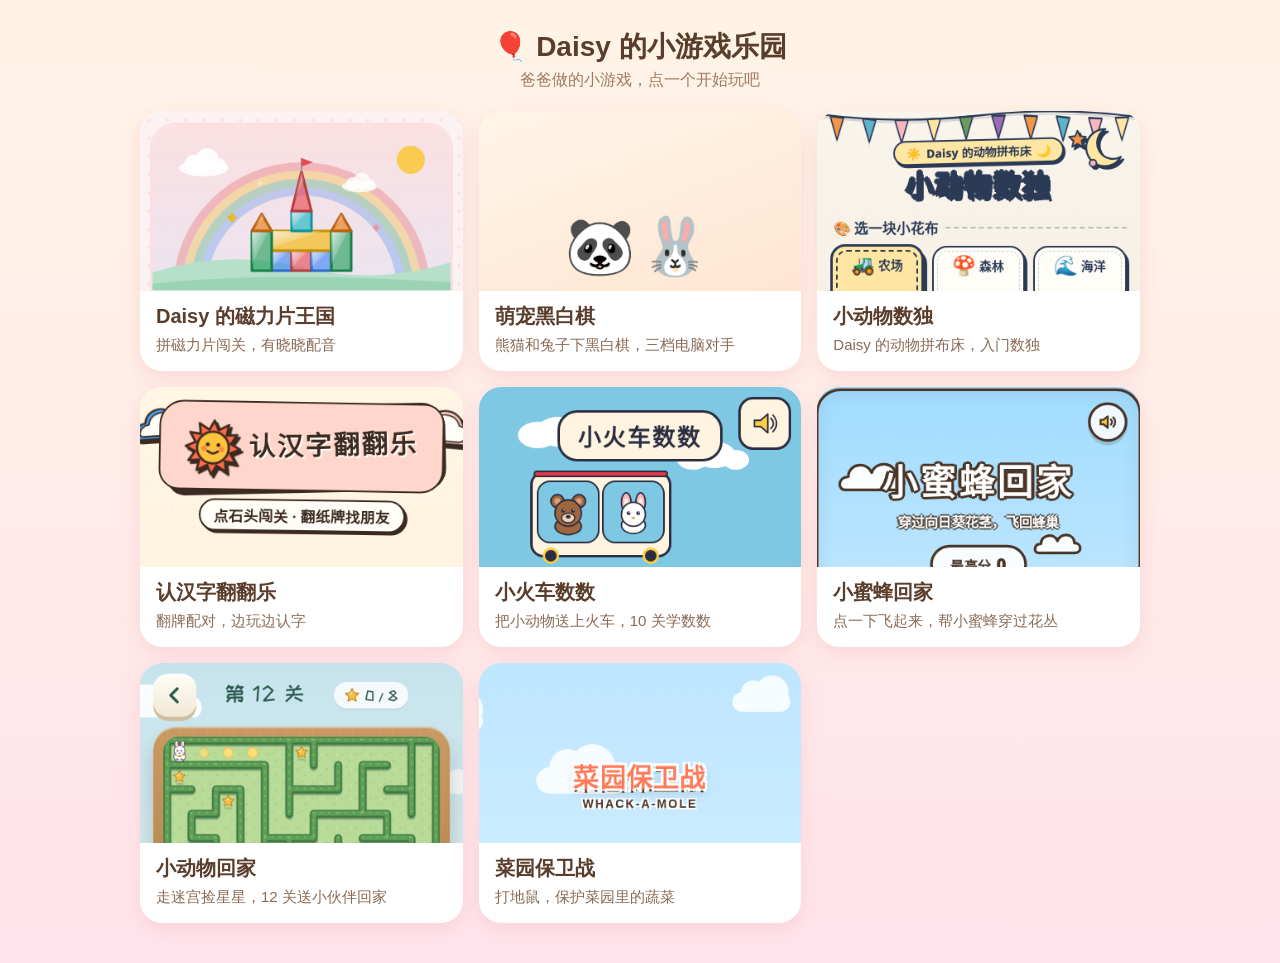
==== commit 96707200: "新增 小动物回家：12 关迷宫游戏 + 首页入口" ====
--- a/index.html
+++ b/index.html
@@ -13,5 +13,6 @@
 <a class="c" href="fanfan/"><img src="thumbs/fanfan.png" alt="认汉字翻翻乐" loading="lazy"><div><b>认汉字翻翻乐</b><p>翻牌配对，边玩边认字</p></div></a>
 <a class="c" href="train/"><img src="thumbs/train.png" alt="小火车数数" loading="lazy"><div><b>小火车数数</b><p>把小动物送上火车，10 关学数数</p></div></a>
 <a class="c" href="flappy/"><img src="thumbs/flappy.png" alt="小蜜蜂回家" loading="lazy"><div><b>小蜜蜂回家</b><p>点一下飞起来，帮小蜜蜂穿过花丛</p></div></a>
+<a class="c" href="maze/"><img src="thumbs/maze.png" alt="小动物回家" loading="lazy"><div><b>小动物回家</b><p>走迷宫捡星星，12 关送小伙伴回家</p></div></a>
 <a class="c" href="whack-a-mole/"><img src="thumbs/whack-a-mole.png" alt="菜园保卫战" loading="lazy"><div><b>菜园保卫战</b><p>打地鼠，保护菜园里的蔬菜</p></div></a>
 </div></body></html>
